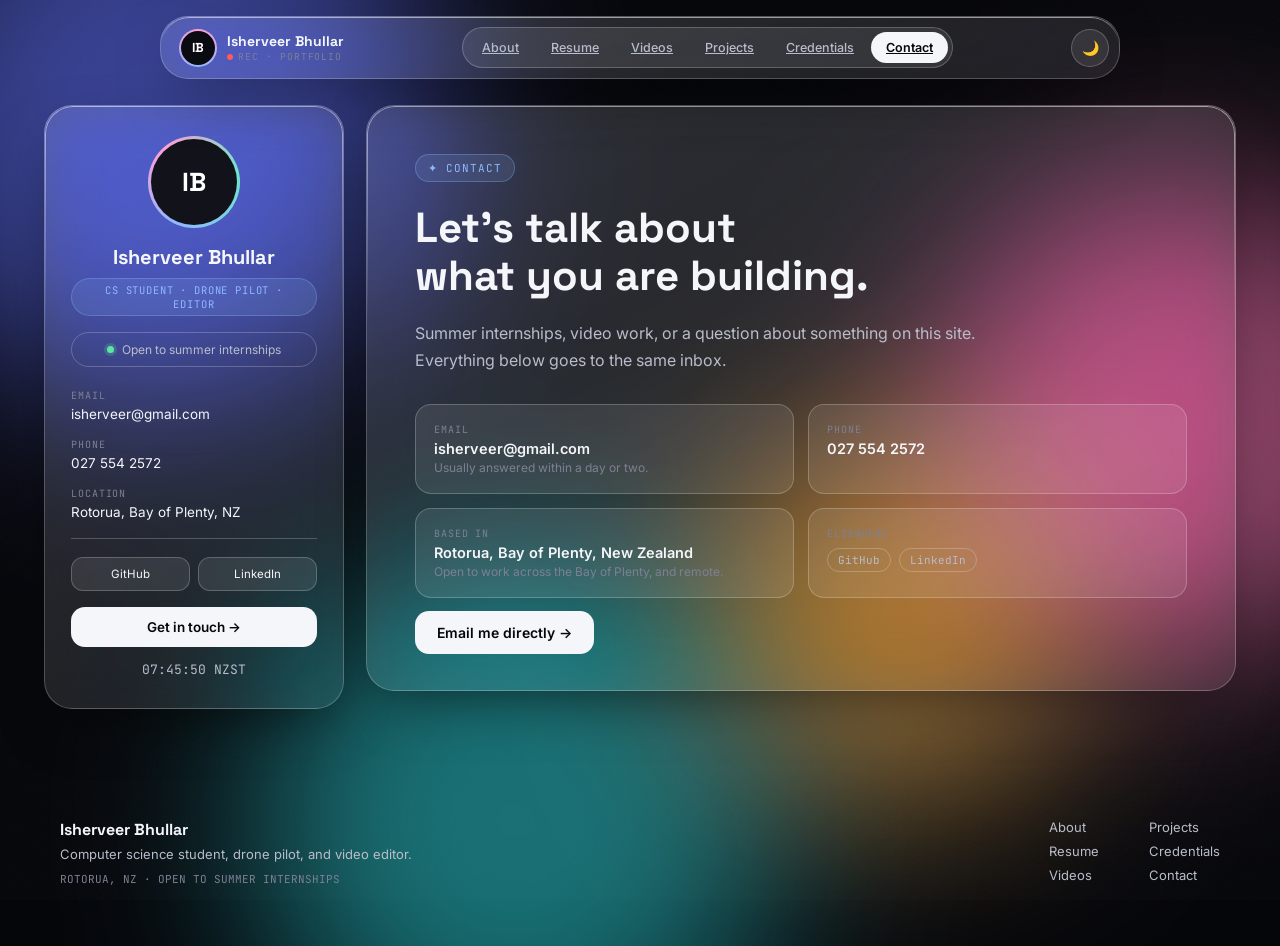
==== contact.html @ f983dab1 "Initial commit: portfolio site" ====
<!DOCTYPE html>
<html lang="en">
<head>
<meta charset="UTF-8">
<meta name="viewport" content="width=device-width, initial-scale=1.0">
<title>Isherveer Bhullar — Contact</title>
<link rel="preconnect" href="https://fonts.googleapis.com">
<link rel="preconnect" href="https://fonts.gstatic.com" crossorigin>
<link href="https://fonts.googleapis.com/css2?family=Space+Grotesk:wght@500;600;700&family=Inter:wght@400;500;600&family=JetBrains+Mono:wght@400;500&display=swap" rel="stylesheet">
<link rel="stylesheet" href="style.css">
<script>try{if(localStorage.getItem('theme')==='light')document.documentElement.classList.add('light');}catch(e){}</script>
</head>
<body>

<div class="blob blob1"></div>
<div class="blob blob2"></div>
<div class="blob blob3"></div>
<div class="blob blob4"></div>
<div class="grain"></div>

<div class="topbar glass">
  <div class="brand">
    <div class="ring"><b>IB</b></div>
    <div>
      <div class="name">Isherveer Bhullar</div>
      <div class="rec"><span class="dot"></span>REC · PORTFOLIO</div>
    </div>
  </div>
  <div class="nav-pill" id="tabs">
    <a class="nav-btn" href="index.html">About</a>
    <a class="nav-btn" href="resume.html">Resume</a>
    <a class="nav-btn" href="videos.html">Videos</a>
    <a class="nav-btn" href="projects.html">Projects</a>
    <a class="nav-btn" href="credentials.html">Credentials</a>
    <a class="nav-btn active" href="contact.html">Contact</a>
  </div>
  <button class="icon-btn" id="themeToggle" onclick="toggleTheme()">🌙</button>
</div>

<div class="layout">
  <!-- SIDEBAR -->
  <aside class="sidebar glass">
    <div class="avatar-wrap"><div class="avatar"><img src="profile.jpg" alt="Isherveer Bhullar" onerror="this.style.display='none'; this.nextElementSibling.style.display='flex';"><b style="display:none;">IB</b></div></div>
    <h1>Isherveer Bhullar</h1>
    <span class="role-chip">CS STUDENT · DRONE PILOT · EDITOR</span>
    <div class="status"><span class="dot"></span> Open to summer internships</div>

    <div class="info"><div class="info-label">Email</div><div class="info-value">isherveer@gmail.com</div></div>
    <div class="info"><div class="info-label">Phone</div><div class="info-value">027 554 2572</div></div>
    <div class="info"><div class="info-label">Location</div><div class="info-value">Rotorua, Bay of Plenty, NZ</div></div>

    <hr class="sep">
    <div class="socials">
      <a class="social-btn" href="https://github.com/codemastervy" target="_blank" rel="noopener">GitHub</a>
      <a class="social-btn" href="https://www.linkedin.com/in/isherveer-bhullar-572016202/" target="_blank" rel="noopener">LinkedIn</a>
    </div>
    <a class="cta" href="mailto:isherveer@gmail.com">Get in touch →</a>
    <div class="clock" id="clock">--:--:--</div>
  </aside>

  <!-- MAIN -->
  <main>

    <section class="panel active" id="contact">
      <div class="card glass">
        <span class="eyebrow">✦ CONTACT</span>
        <h2 class="headline">Let's talk about<br>what you are building.</h2>
        <p class="lede">Summer internships, video work, or a question about something on this site. Everything below goes to the same inbox.</p>

        <div class="contact-cards">
          <div class="contact-card"><div class="info-label">Email</div><div class="main">isherveer@gmail.com</div><div class="sub">Usually answered within a day or two.</div></div>
          <div class="contact-card"><div class="info-label">Phone</div><div class="main">027 554 2572</div></div>
          <div class="contact-card"><div class="info-label">Based in</div><div class="main">Rotorua, Bay of Plenty, New Zealand</div><div class="sub">Open to work across the Bay of Plenty, and remote.</div></div>
          <div class="contact-card"><div class="info-label">Elsewhere</div><div class="chip-row" style="margin-top:8px;"><a class="chip" style="text-decoration:none;" href="https://github.com/codemastervy" target="_blank" rel="noopener">GitHub</a><a class="chip" style="text-decoration:none;" href="https://www.linkedin.com/in/isherveer-bhullar-572016202/" target="_blank" rel="noopener">LinkedIn</a></div></div>
        </div>
        <div style="margin-top:24px;"><a class="btn-p" href="mailto:isherveer@gmail.com">Email me directly →</a></div>
      </div>
    </section>

  </main>
</div>

<footer>
  <div>
    <div class="fname">Isherveer Bhullar</div>
    <div>Computer science student, drone pilot, and video editor.</div>
    <div class="fnote">ROTORUA, NZ · OPEN TO SUMMER INTERNSHIPS</div>
  </div>
  <div style="display:flex; gap:50px; flex-wrap:wrap;">
    <div style="display:flex; flex-direction:column; gap:8px;">
      <a href="index.html">About</a>
      <a href="resume.html">Resume</a>
      <a href="videos.html">Videos</a>
    </div>
    <div style="display:flex; flex-direction:column; gap:8px;">
      <a href="projects.html">Projects</a>
      <a href="credentials.html">Credentials</a>
      <a href="contact.html">Contact</a>
    </div>
  </div>
</footer>

<script src="script.js"></script>
</body>
</html>
---- style.css ----
:root{
    --ink:#f5f6fa;
    --ink-dim:#b9bcca;
    --ink-faint:#7d8094;
    --accent:#8fb8ff;
    --accent2:#ff9ed4;
    --glass-fill:rgba(255,255,255,0.09);
    --glass-fill-strong:rgba(255,255,255,0.16);
    --glass-border:rgba(255,255,255,0.22);
    --shadow:0 20px 60px -20px rgba(0,0,0,0.6);
    --green:#5be6a3;
  }
  html.light{
    --ink:#12131a;
    --ink-dim:#3f4152;
    --ink-faint:#6b6d80;
    --glass-fill:rgba(255,255,255,0.42);
    --glass-fill-strong:rgba(255,255,255,0.62);
    --glass-border:rgba(255,255,255,0.7);
    --shadow:0 20px 60px -20px rgba(30,30,60,0.25);
  }
  *{box-sizing:border-box; margin:0; padding:0;}
  html,body{height:100%;}
  body{
    font-family:'Inter',sans-serif; color:var(--ink);
    background:#05060a; overflow-x:hidden; position:relative; min-height:100vh;
  }
  html.light body{background:#dbe4f5;}
  .display{font-family:'Space Grotesk',sans-serif;}
  .mono{font-family:'JetBrains Mono',monospace;}

  /* animated gradient backdrop */
  .blob{position:fixed; border-radius:50%; filter:blur(90px); z-index:0; opacity:.55; mix-blend-mode:screen;}
  html.light .blob{opacity:.35; mix-blend-mode:normal;}
  .blob1{width:560px; height:560px; background:#5b6bff; top:-160px; left:-120px; animation:float1 22s ease-in-out infinite;}
  .blob2{width:480px; height:480px; background:#ff6fb0; top:20%; right:-140px; animation:float2 26s ease-in-out infinite;}
  .blob3{width:520px; height:520px; background:#20c4c8; bottom:-180px; left:20%; animation:float3 30s ease-in-out infinite;}
  .blob4{width:380px; height:380px; background:#ffb648; bottom:10%; right:15%; animation:float1 18s ease-in-out infinite reverse;}
  @keyframes float1{0%,100%{transform:translate(0,0) scale(1);} 50%{transform:translate(60px,40px) scale(1.08);}}
  @keyframes float2{0%,100%{transform:translate(0,0) scale(1);} 50%{transform:translate(-50px,60px) scale(0.95);}}
  @keyframes float3{0%,100%{transform:translate(0,0) scale(1);} 50%{transform:translate(40px,-50px) scale(1.05);}}

  .grain{position:fixed; inset:0; z-index:1; pointer-events:none; opacity:.035;
    background-image:url("data:image/svg+xml,%3Csvg xmlns='http://www.w3.org/2000/svg' width='120' height='120'%3E%3Cfilter id='n'%3E%3CfeTurbulence type='fractalNoise' baseFrequency='0.9' numOctaves='2' stitchTiles='stitch'/%3E%3C/filter%3E%3Crect width='100%25' height='100%25' filter='url(%23n)'/%3E%3C/svg%3E");}

  /* glass base */
  .glass{
    position:relative; background:linear-gradient(150deg, var(--glass-fill-strong), var(--glass-fill));
    backdrop-filter:blur(26px) saturate(160%); -webkit-backdrop-filter:blur(26px) saturate(160%);
    border:1px solid var(--glass-border); border-radius:28px; box-shadow:var(--shadow);
  }
  .glass::before{
    content:""; position:absolute; inset:0; border-radius:inherit; pointer-events:none;
    background:linear-gradient(180deg, rgba(255,255,255,0.55), rgba(255,255,255,0) 38%);
    -webkit-mask:linear-gradient(#000,#000) content-box, linear-gradient(#000,#000);
    padding:1px; -webkit-mask-composite:xor; mask-composite:exclude;
  }

  /* topbar */
  .topbar{
    position:sticky; top:16px; z-index:50; margin:16px auto 0; max-width:960px;
    display:flex; align-items:center; justify-content:space-between; gap:14px;
    padding:10px 10px 10px 18px; flex-wrap:wrap;
  }
  .brand{display:flex; align-items:center; gap:10px;}
  .brand .ring{
    width:38px; height:38px; border-radius:50%; display:flex; align-items:center; justify-content:center;
    background:conic-gradient(from 180deg, var(--accent), var(--accent2), var(--accent));
    padding:2px;
  }
  .brand .ring b{width:100%; height:100%; border-radius:50%; background:#0a0b10; color:#fff; display:flex; align-items:center; justify-content:center; font-family:'Space Grotesk',sans-serif; font-size:13px; font-weight:700;}
  .brand .name{font-family:'Space Grotesk',sans-serif; font-weight:700; font-size:14px;}
  .rec{display:flex; align-items:center; gap:5px; font-family:'JetBrains Mono',monospace; font-size:9.5px; letter-spacing:.1em; color:var(--ink-faint);}
  .rec .dot{width:6px; height:6px; border-radius:50%; background:#ff5a5a; animation:pulse 1.6s ease-in-out infinite;}
  @keyframes pulse{0%,100%{opacity:1;} 50%{opacity:.25;}}

  .nav-pill{display:flex; gap:2px; background:var(--glass-fill); border:1px solid var(--glass-border); border-radius:999px; padding:4px;}
  .nav-btn{border:none; background:transparent; color:var(--ink-dim); padding:8px 15px; border-radius:999px; font-size:12.5px; font-weight:500; cursor:pointer; font-family:'Inter',sans-serif; white-space:nowrap;}
  .nav-btn.active{background:var(--ink); color:#05060a; font-weight:600;}
  html.light .nav-btn.active{background:#12131a; color:#fff;}
  .nav-btn:not(.active):hover{color:var(--ink);}

  .icon-btn{width:38px; height:38px; border-radius:50%; border:1px solid var(--glass-border); background:var(--glass-fill); color:var(--ink); display:flex; align-items:center; justify-content:center; cursor:pointer; font-size:14px;}

  /* layout */
  .layout{position:relative; z-index:5; display:grid; grid-template-columns:300px 1fr; gap:22px; max-width:1240px; margin:0 auto; padding:26px 24px 80px; align-items:start;}
  @media (max-width:900px){ .layout{grid-template-columns:1fr;} }

  .sidebar{position:sticky; top:96px; padding:30px 26px;}
  .avatar-wrap{display:flex; justify-content:center; margin-bottom:16px;}
  .avatar{
    width:92px; height:92px; border-radius:50%; padding:3px;
    background:conic-gradient(from 200deg, var(--accent), var(--accent2), #6ee7c8, var(--accent));
  }
  .avatar b{width:100%; height:100%; border-radius:50%; background:#11121a; display:flex; align-items:center; justify-content:center; font-family:'Space Grotesk',sans-serif; font-weight:700; font-size:26px; color:#fff;}
  .avatar img{width:100%; height:100%; border-radius:50%; object-fit:cover; display:block;}
  .sidebar h1{text-align:center; font-family:'Space Grotesk',sans-serif; font-size:20px; font-weight:700;}
  .role-chip{display:block; text-align:center; width:fit-content; margin:8px auto 16px; font-family:'JetBrains Mono',monospace; font-size:10.5px; letter-spacing:.08em; color:var(--accent); background:rgba(143,184,255,0.14); border:1px solid rgba(143,184,255,0.3); padding:4px 10px; border-radius:999px;}
  .status{display:flex; align-items:center; justify-content:center; gap:8px; font-size:12px; color:var(--ink-dim); border:1px solid var(--glass-border); border-radius:999px; padding:9px; margin-bottom:22px;}
  .status .dot{width:7px;height:7px;border-radius:50%; background:var(--green); box-shadow:0 0 0 3px rgba(91,230,163,0.2);}

  .info{margin-bottom:16px;}
  .info-label{font-family:'JetBrains Mono',monospace; font-size:10px; letter-spacing:.09em; text-transform:uppercase; color:var(--ink-faint); margin-bottom:4px;}
  .info-value{font-size:13.5px;}
  hr.sep{border:none; border-top:1px solid var(--glass-border); margin:18px 0;}

  .socials{display:flex; gap:8px; margin-bottom:16px;}
  .social-btn{flex:1; text-align:center; padding:9px 0; border-radius:12px; border:1px solid var(--glass-border); background:var(--glass-fill); color:var(--ink); font-size:11.5px; text-decoration:none;}
  .social-btn:hover{background:var(--glass-fill-strong);}
  .cta{display:block; text-align:center; padding:12px; border-radius:14px; background:var(--ink); color:#05060a; font-weight:600; font-size:13.5px; text-decoration:none;}
  html.light .cta{background:#12131a; color:#fff;}
  .clock{text-align:center; font-family:'JetBrains Mono',monospace; font-size:13px; color:var(--ink-dim); margin-top:14px;}

  /* main */
  .panel{display:none;}
  .panel.active{display:block; animation:rise .35s ease;}
  @keyframes rise{from{opacity:0; transform:translateY(10px);} to{opacity:1; transform:translateY(0);}}
  .card{padding:48px;}
  @media (max-width:600px){ .card{padding:26px;} }
  .eyebrow{display:inline-flex; align-items:center; gap:7px; font-family:'JetBrains Mono',monospace; font-size:11px; letter-spacing:.09em; color:var(--accent); background:rgba(143,184,255,0.13); border:1px solid rgba(143,184,255,0.3); padding:6px 12px; border-radius:999px; margin-bottom:22px;}
  h2.headline{font-family:'Space Grotesk',sans-serif; font-size:42px; line-height:1.14; font-weight:700; margin-bottom:20px;}
  @media (max-width:600px){ h2.headline{font-size:29px;} }
  .lede{font-size:16px; line-height:1.7; color:var(--ink-dim); max-width:620px; margin-bottom:30px;}
  .btn-row{display:flex; gap:12px; flex-wrap:wrap; margin-bottom:40px;}
  .btn-p{background:var(--ink); color:#05060a; padding:13px 22px; border-radius:14px; font-weight:600; font-size:14px; text-decoration:none;}
  html.light .btn-p{background:#12131a; color:#fff;}
  .btn-s{border:1px solid var(--glass-border); background:var(--glass-fill); color:var(--ink); padding:13px 22px; border-radius:14px; font-weight:600; font-size:14px; text-decoration:none;}

  .stat-grid{display:grid; grid-template-columns:repeat(4,1fr); gap:14px; margin-bottom:10px;}
  @media (max-width:800px){ .stat-grid{grid-template-columns:repeat(2,1fr);} }
  .stat{padding:20px; border-radius:20px;}
  .stat .num{font-family:'Space Grotesk',sans-serif; font-size:26px; font-weight:700; background:linear-gradient(120deg,var(--accent),var(--accent2)); -webkit-background-clip:text; background-clip:text; color:transparent;}
  .stat .label{font-family:'JetBrains Mono',monospace; font-size:10px; letter-spacing:.06em; text-transform:uppercase; color:var(--ink-faint); margin:7px 0 8px;}
  .stat .desc{font-size:12.5px; color:var(--ink-dim); line-height:1.5;}

  .section-tag{display:flex; align-items:center; gap:10px; font-family:'JetBrains Mono',monospace; font-size:11px; letter-spacing:.08em; text-transform:uppercase; color:var(--ink-faint); margin:56px 0 14px;}
  .section-tag .rule{width:26px; height:1px; background:var(--ink-faint);}
  h3.sub{font-family:'Space Grotesk',sans-serif; font-size:25px; font-weight:700; margin-bottom:18px;}
  .two-col{display:grid; grid-template-columns:1fr 1fr; gap:28px;}
  @media (max-width:700px){ .two-col{grid-template-columns:1fr;} }
  .two-col p{font-size:14.5px; line-height:1.75; color:var(--ink-dim); border-left:2px solid var(--accent); padding-left:16px;}

  /* timeline */
  .t-item{border-bottom:1px solid var(--glass-border); padding:18px 0;}
  .t-item:last-child{border-bottom:none;}
  .t-top{display:flex; justify-content:space-between; gap:12px; flex-wrap:wrap; margin-bottom:6px;}
  .t-role{font-weight:600; font-size:15.5px;}
  .t-org{color:var(--ink-dim); font-size:13px; margin-top:2px;}
  .t-date{font-family:'JetBrains Mono',monospace; font-size:11px; color:var(--accent); background:rgba(143,184,255,0.13); padding:4px 10px; border-radius:999px; white-space:nowrap; height:fit-content;}
  .t-desc{font-size:13.5px; color:var(--ink-dim); line-height:1.6; margin-top:4px;}
  .chip-row{display:flex; gap:8px; flex-wrap:wrap; margin-top:10px;}
  .chip{font-family:'JetBrains Mono',monospace; font-size:11px; padding:4px 10px; border-radius:999px; border:1px solid var(--glass-border); color:var(--ink-dim);}

  .check-list{display:flex; flex-direction:column; gap:14px;}
  .check-item{display:flex; justify-content:space-between; gap:14px; padding-bottom:14px; border-bottom:1px solid var(--glass-border);}
  .check-item:last-child{border:none; padding-bottom:0;}
  .check-left{display:flex; gap:10px;}
  .check-mark{color:var(--green); font-size:15px;}
  .check-title{font-weight:600; font-size:14.5px;}
  .check-sub{font-size:12.5px; color:var(--ink-dim); margin-top:2px;}
  .check-years{font-family:'JetBrains Mono',monospace; font-size:12px; color:var(--ink-faint); white-space:nowrap;}

  .tag-cloud{display:flex; flex-wrap:wrap; gap:10px;}
  .tag-cloud span{font-family:'JetBrains Mono',monospace; font-size:12.5px; padding:8px 14px; border-radius:12px; background:var(--glass-fill); border:1px solid var(--glass-border); color:var(--ink-dim);}

  .lang-row{margin-bottom:16px;}
  .lang-top{display:flex; justify-content:space-between; font-size:13.5px; margin-bottom:6px;}
  .bar-track{height:5px; border-radius:99px; background:var(--glass-fill);}
  .bar-fill{height:100%; background:linear-gradient(90deg,var(--accent),var(--accent2)); border-radius:99px;}

  .grid-2{display:grid; grid-template-columns:1fr 1fr; gap:20px;}
  @media (max-width:700px){ .grid-2{grid-template-columns:1fr;} }
  .box{background:var(--glass-fill); border:1px solid var(--glass-border); border-radius:18px; padding:24px;}
  .box h4{font-size:16px; font-weight:700; margin-bottom:14px;}

  /* video showcase */
  .video-grid{display:grid; grid-template-columns:repeat(2,1fr); gap:18px;}
  @media (max-width:700px){ .video-grid{grid-template-columns:1fr;} }
  .v-card{border-radius:18px; overflow:hidden; border:1px solid var(--glass-border); background:var(--glass-fill);}
  .v-embed{position:relative; width:100%; aspect-ratio:16/9; background:#000;}
  .v-embed iframe{position:absolute; inset:0; width:100%; height:100%; border:0;}
  .v-body{padding:14px 16px 16px;}
  .v-title{font-weight:600; font-size:13.5px; margin-bottom:4px;}
  .v-tool{font-family:'JetBrains Mono',monospace; font-size:10.5px; color:var(--ink-faint);}

  /* projects */
  .filter-row{display:flex; gap:8px; flex-wrap:wrap; margin-bottom:30px;}
  .filter-btn{border:1px solid var(--glass-border); background:var(--glass-fill); color:var(--ink-dim); padding:7px 14px; border-radius:999px; font-size:12.5px; cursor:pointer; font-family:'Inter',sans-serif;}
  .filter-btn.active{background:var(--ink); color:#05060a; font-weight:600;}
  html.light .filter-btn.active{background:#12131a; color:#fff;}
  .project-grid{display:grid; grid-template-columns:1fr 1fr; gap:20px;}
  @media (max-width:700px){ .project-grid{grid-template-columns:1fr;} }
  .project-card{background:var(--glass-fill); border:1px solid var(--glass-border); border-radius:18px; padding:24px;}
  .project-thumb{height:100px; border-radius:12px; margin-bottom:18px; background:linear-gradient(135deg, rgba(143,184,255,0.4), rgba(255,158,212,0.3)); border:1px solid var(--glass-border);}
  .badge-row{display:flex; gap:8px; margin-bottom:14px;}
  .badge{font-family:'JetBrains Mono',monospace; font-size:10px; letter-spacing:.05em; text-transform:uppercase; padding:4px 9px; border-radius:999px;}
  .b-active{background:rgba(91,230,163,0.15); color:var(--green); border:1px solid rgba(91,230,163,0.3);}
  .b-cat{background:rgba(143,184,255,0.15); color:var(--accent); border:1px solid rgba(143,184,255,0.3);}
  .b-pending{background:var(--glass-fill); color:var(--ink-faint); border:1px solid var(--glass-border);}
  .project-card h4{font-size:16.5px; font-weight:700; margin-bottom:4px;}
  .project-date{font-family:'JetBrains Mono',monospace; font-size:11px; color:var(--ink-faint); margin-bottom:12px;}
  .project-card p{font-size:13.5px; color:var(--ink-dim); line-height:1.6; margin-bottom:14px;}
  .repo-link{font-family:'JetBrains Mono',monospace; font-size:12px; color:var(--accent); text-decoration:none;}
  .repo-link:hover{text-decoration:underline;}

  /* credentials */
  .cred-item{display:flex; justify-content:space-between; gap:14px; padding:18px 0; border-bottom:1px solid var(--glass-border);}
  .cred-item:last-child{border:none;}
  .cred-title{font-weight:600; font-size:15px;}
  .cred-org{font-size:12.5px; color:var(--ink-dim); margin-top:2px;}
  .cred-date{font-family:'JetBrains Mono',monospace; font-size:11px; color:var(--ink-faint); white-space:nowrap;}

  /* contact */
  .contact-cards{display:grid; grid-template-columns:1fr 1fr; gap:14px;}
  @media (max-width:600px){ .contact-cards{grid-template-columns:1fr;} }
  .contact-card{background:var(--glass-fill); border:1px solid var(--glass-border); border-radius:16px; padding:18px;}
  .contact-card .main{font-weight:600; font-size:14.5px;}
  .contact-card .sub{font-size:12px; color:var(--ink-faint); margin-top:3px;}

  footer{position:relative; z-index:5; max-width:1240px; margin:0 auto; padding:30px 40px 60px; display:flex; justify-content:space-between; flex-wrap:wrap; gap:20px; color:var(--ink-dim); font-size:13px;}
  footer .fname{color:var(--ink); font-weight:700; font-size:16px; margin-bottom:6px; font-family:'Space Grotesk',sans-serif;}
  footer .fnote{font-family:'JetBrains Mono',monospace; font-size:11px; color:var(--ink-faint); margin-top:10px;}
  footer a{color:var(--ink-dim); text-decoration:none;}
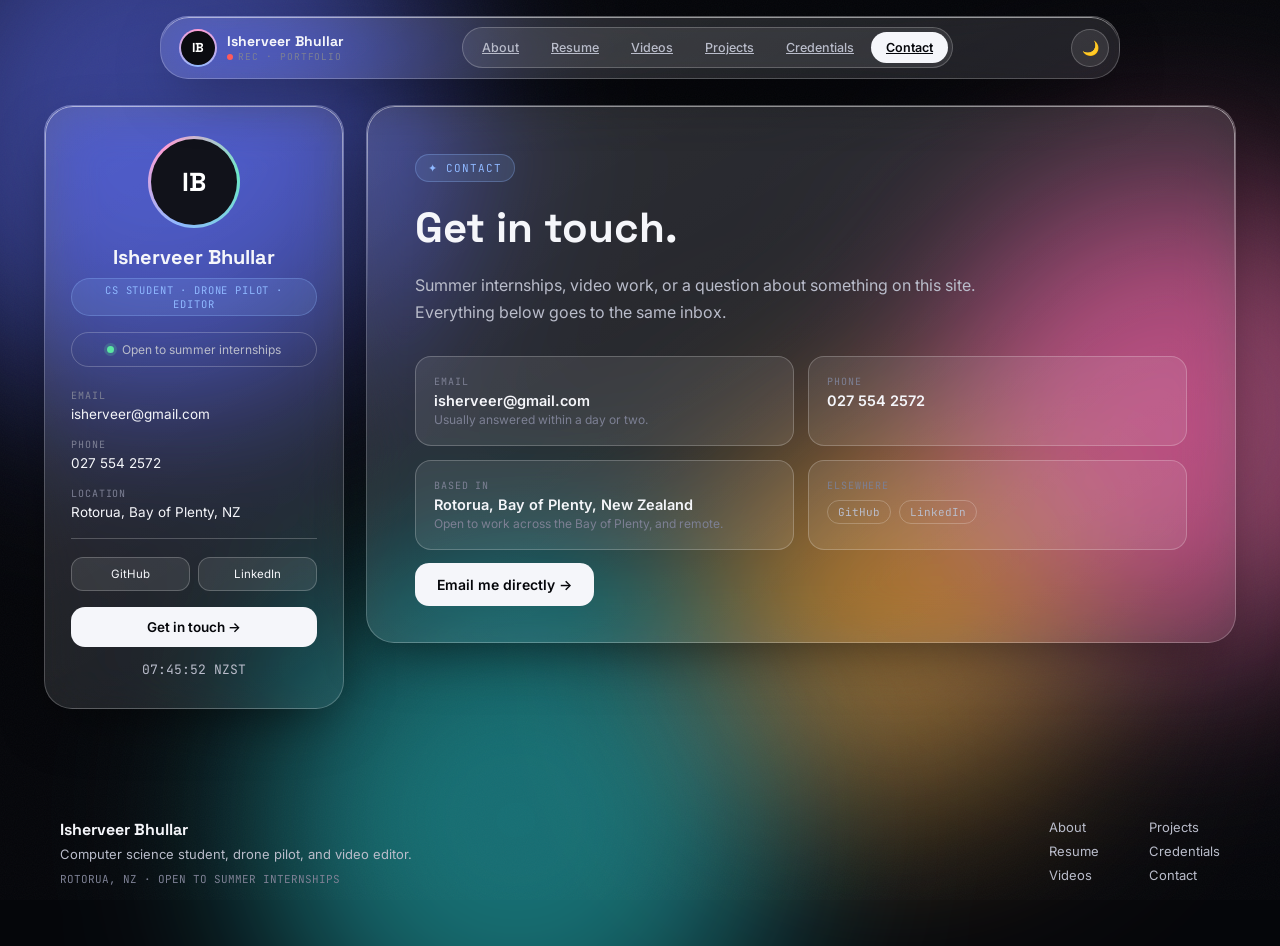
==== commit 6d726257: "Restore project cards, drop card badges, rewrite copy without dashes" ====
--- a/contact.html
+++ b/contact.html
@@ -3,7 +3,7 @@
 <head>
 <meta charset="UTF-8">
 <meta name="viewport" content="width=device-width, initial-scale=1.0">
-<title>Isherveer Bhullar — Contact</title>
+<title>Isherveer Bhullar | Contact</title>
 <link rel="preconnect" href="https://fonts.googleapis.com">
 <link rel="preconnect" href="https://fonts.gstatic.com" crossorigin>
 <link href="https://fonts.googleapis.com/css2?family=Space+Grotesk:wght@500;600;700&family=Inter:wght@400;500;600&family=JetBrains+Mono:wght@400;500&display=swap" rel="stylesheet">
@@ -64,7 +64,7 @@
     <section class="panel active" id="contact">
       <div class="card glass">
         <span class="eyebrow">✦ CONTACT</span>
-        <h2 class="headline">Let's talk about<br>what you are building.</h2>
+        <h2 class="headline">Get in touch.</h2>
         <p class="lede">Summer internships, video work, or a question about something on this site. Everything below goes to the same inbox.</p>
 
         <div class="contact-cards">
--- a/style.css
+++ b/style.css
@@ -192,11 +192,6 @@
   @media (max-width:700px){ .project-grid{grid-template-columns:1fr;} }
   .project-card{background:var(--glass-fill); border:1px solid var(--glass-border); border-radius:18px; padding:24px;}
   .project-thumb{height:100px; border-radius:12px; margin-bottom:18px; background:linear-gradient(135deg, rgba(143,184,255,0.4), rgba(255,158,212,0.3)); border:1px solid var(--glass-border);}
-  .badge-row{display:flex; gap:8px; margin-bottom:14px;}
-  .badge{font-family:'JetBrains Mono',monospace; font-size:10px; letter-spacing:.05em; text-transform:uppercase; padding:4px 9px; border-radius:999px;}
-  .b-active{background:rgba(91,230,163,0.15); color:var(--green); border:1px solid rgba(91,230,163,0.3);}
-  .b-cat{background:rgba(143,184,255,0.15); color:var(--accent); border:1px solid rgba(143,184,255,0.3);}
-  .b-pending{background:var(--glass-fill); color:var(--ink-faint); border:1px solid var(--glass-border);}
   .project-card h4{font-size:16.5px; font-weight:700; margin-bottom:4px;}
   .project-date{font-family:'JetBrains Mono',monospace; font-size:11px; color:var(--ink-faint); margin-bottom:12px;}
   .project-card p{font-size:13.5px; color:var(--ink-dim); line-height:1.6; margin-bottom:14px;}
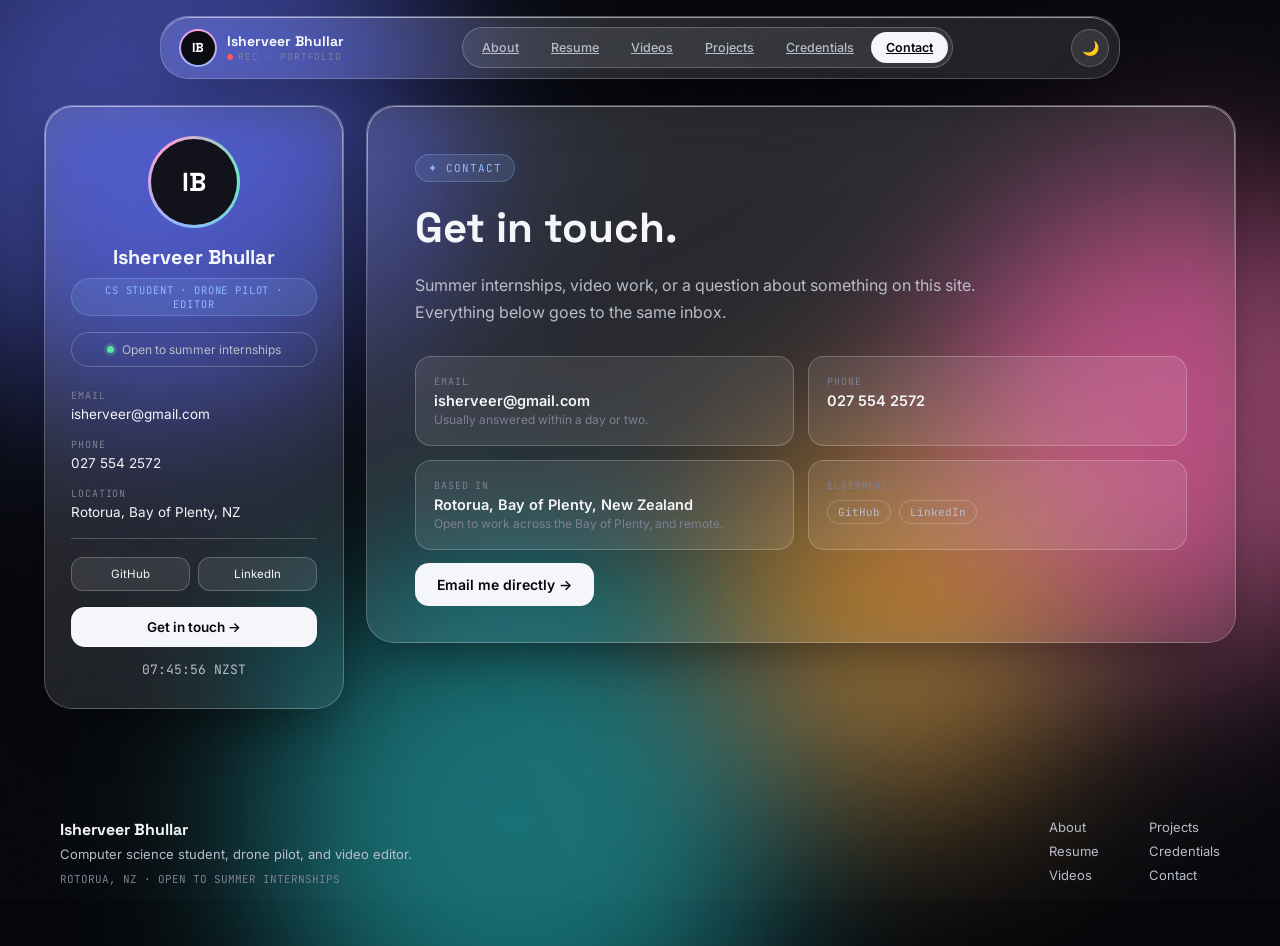
==== commit 49cc1ed7: "Add min-width:0 to nav-pill (fixes flex overflow) and cache-bust CSS/JS" ====
--- a/contact.html
+++ b/contact.html
@@ -7,7 +7,7 @@
 <link rel="preconnect" href="https://fonts.googleapis.com">
 <link rel="preconnect" href="https://fonts.gstatic.com" crossorigin>
 <link href="https://fonts.googleapis.com/css2?family=Space+Grotesk:wght@500;600;700&family=Inter:wght@400;500;600&family=JetBrains+Mono:wght@400;500&display=swap" rel="stylesheet">
-<link rel="stylesheet" href="style.css">
+<link rel="stylesheet" href="style.css?v=2">
 <script>try{if(localStorage.getItem('theme')==='light')document.documentElement.classList.add('light');}catch(e){}</script>
 </head>
 <body>
@@ -100,6 +100,6 @@
   </div>
 </footer>
 
-<script src="script.js"></script>
+<script src="script.js?v=2"></script>
 </body>
 </html>
--- a/style.css
+++ b/style.css
@@ -74,17 +74,25 @@
   .rec .dot{width:6px; height:6px; border-radius:50%; background:#ff5a5a; animation:pulse 1.6s ease-in-out infinite;}
   @keyframes pulse{0%,100%{opacity:1;} 50%{opacity:.25;}}
 
-  .nav-pill{display:flex; gap:2px; background:var(--glass-fill); border:1px solid var(--glass-border); border-radius:999px; padding:4px;}
-  .nav-btn{border:none; background:transparent; color:var(--ink-dim); padding:8px 15px; border-radius:999px; font-size:12.5px; font-weight:500; cursor:pointer; font-family:'Inter',sans-serif; white-space:nowrap;}
+  .nav-pill{display:flex; gap:2px; background:var(--glass-fill); border:1px solid var(--glass-border); border-radius:999px; padding:4px; min-width:0; max-width:100%; overflow-x:auto; -webkit-overflow-scrolling:touch; scrollbar-width:none;}
+  .nav-pill::-webkit-scrollbar{display:none;}
+  .nav-btn{border:none; background:transparent; color:var(--ink-dim); padding:8px 15px; border-radius:999px; font-size:12.5px; font-weight:500; cursor:pointer; font-family:'Inter',sans-serif; white-space:nowrap; flex:0 0 auto;}
   .nav-btn.active{background:var(--ink); color:#05060a; font-weight:600;}
   html.light .nav-btn.active{background:#12131a; color:#fff;}
   .nav-btn:not(.active):hover{color:var(--ink);}
 
-  .icon-btn{width:38px; height:38px; border-radius:50%; border:1px solid var(--glass-border); background:var(--glass-fill); color:var(--ink); display:flex; align-items:center; justify-content:center; cursor:pointer; font-size:14px;}
+  .icon-btn{width:38px; height:38px; border-radius:50%; border:1px solid var(--glass-border); background:var(--glass-fill); color:var(--ink); display:flex; align-items:center; justify-content:center; cursor:pointer; font-size:14px; flex:0 0 auto;}
+
+  @media (max-width:640px){
+    .topbar{padding:8px 8px 8px 14px; gap:8px; margin:12px 10px 0; max-width:calc(100% - 20px);}
+    .rec{display:none;}
+    .nav-btn{padding:7px 11px; font-size:11.5px;}
+    .brand .name{font-size:13px;}
+  }
 
   /* layout */
   .layout{position:relative; z-index:5; display:grid; grid-template-columns:300px 1fr; gap:22px; max-width:1240px; margin:0 auto; padding:26px 24px 80px; align-items:start;}
-  @media (max-width:900px){ .layout{grid-template-columns:1fr;} }
+  @media (max-width:900px){ .layout{grid-template-columns:1fr; padding:20px 16px 60px;} }
 
   .sidebar{position:sticky; top:96px; padding:30px 26px;}
   .avatar-wrap{display:flex; justify-content:center; margin-bottom:16px;}
@@ -128,6 +136,7 @@
 
   .stat-grid{display:grid; grid-template-columns:repeat(4,1fr); gap:14px; margin-bottom:10px;}
   @media (max-width:800px){ .stat-grid{grid-template-columns:repeat(2,1fr);} }
+  @media (max-width:460px){ .stat-grid{grid-template-columns:1fr;} }
   .stat{padding:20px; border-radius:20px;}
   .stat .num{font-family:'Space Grotesk',sans-serif; font-size:26px; font-weight:700; background:linear-gradient(120deg,var(--accent),var(--accent2)); -webkit-background-clip:text; background-clip:text; color:transparent;}
   .stat .label{font-family:'JetBrains Mono',monospace; font-size:10px; letter-spacing:.06em; text-transform:uppercase; color:var(--ink-faint); margin:7px 0 8px;}
@@ -152,7 +161,7 @@
   .chip{font-family:'JetBrains Mono',monospace; font-size:11px; padding:4px 10px; border-radius:999px; border:1px solid var(--glass-border); color:var(--ink-dim);}
 
   .check-list{display:flex; flex-direction:column; gap:14px;}
-  .check-item{display:flex; justify-content:space-between; gap:14px; padding-bottom:14px; border-bottom:1px solid var(--glass-border);}
+  .check-item{display:flex; justify-content:space-between; flex-wrap:wrap; gap:6px 14px; padding-bottom:14px; border-bottom:1px solid var(--glass-border);}
   .check-item:last-child{border:none; padding-bottom:0;}
   .check-left{display:flex; gap:10px;}
   .check-mark{color:var(--green); font-size:15px;}
@@ -199,7 +208,7 @@
   .repo-link:hover{text-decoration:underline;}
 
   /* credentials */
-  .cred-item{display:flex; justify-content:space-between; gap:14px; padding:18px 0; border-bottom:1px solid var(--glass-border);}
+  .cred-item{display:flex; justify-content:space-between; flex-wrap:wrap; gap:8px 14px; padding:18px 0; border-bottom:1px solid var(--glass-border);}
   .cred-item:last-child{border:none;}
   .cred-title{font-weight:600; font-size:15px;}
   .cred-org{font-size:12.5px; color:var(--ink-dim); margin-top:2px;}
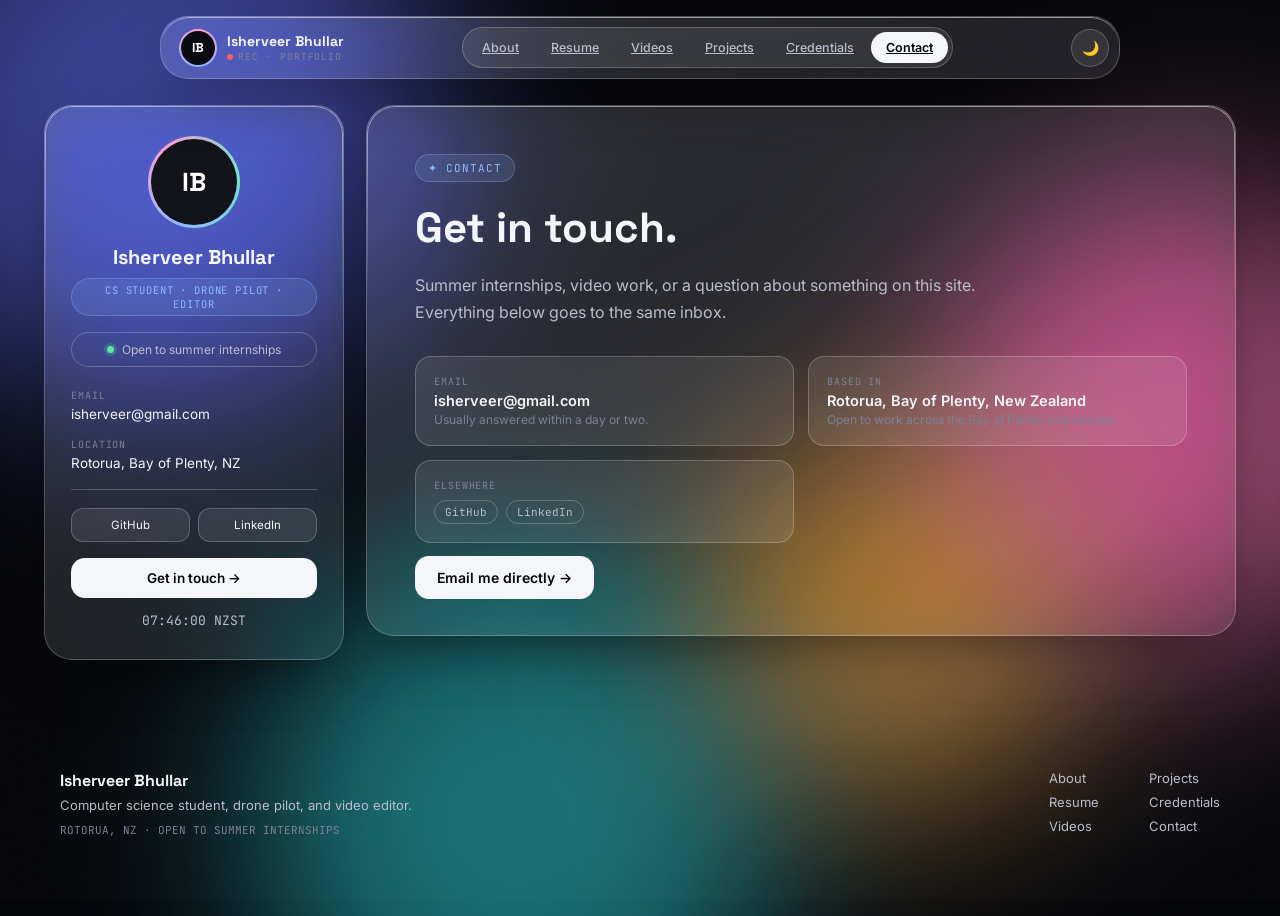
==== commit 3d7f5b74: "Remove phone number from sidebar and contact page" ====
--- a/contact.html
+++ b/contact.html
@@ -46,7 +46,6 @@
     <div class="status"><span class="dot"></span> Open to summer internships</div>
 
     <div class="info"><div class="info-label">Email</div><div class="info-value">isherveer@gmail.com</div></div>
-    <div class="info"><div class="info-label">Phone</div><div class="info-value">027 554 2572</div></div>
     <div class="info"><div class="info-label">Location</div><div class="info-value">Rotorua, Bay of Plenty, NZ</div></div>
 
     <hr class="sep">
@@ -69,7 +68,6 @@
 
         <div class="contact-cards">
           <div class="contact-card"><div class="info-label">Email</div><div class="main">isherveer@gmail.com</div><div class="sub">Usually answered within a day or two.</div></div>
-          <div class="contact-card"><div class="info-label">Phone</div><div class="main">027 554 2572</div></div>
           <div class="contact-card"><div class="info-label">Based in</div><div class="main">Rotorua, Bay of Plenty, New Zealand</div><div class="sub">Open to work across the Bay of Plenty, and remote.</div></div>
           <div class="contact-card"><div class="info-label">Elsewhere</div><div class="chip-row" style="margin-top:8px;"><a class="chip" style="text-decoration:none;" href="https://github.com/codemastervy" target="_blank" rel="noopener">GitHub</a><a class="chip" style="text-decoration:none;" href="https://www.linkedin.com/in/isherveer-bhullar-572016202/" target="_blank" rel="noopener">LinkedIn</a></div></div>
         </div>
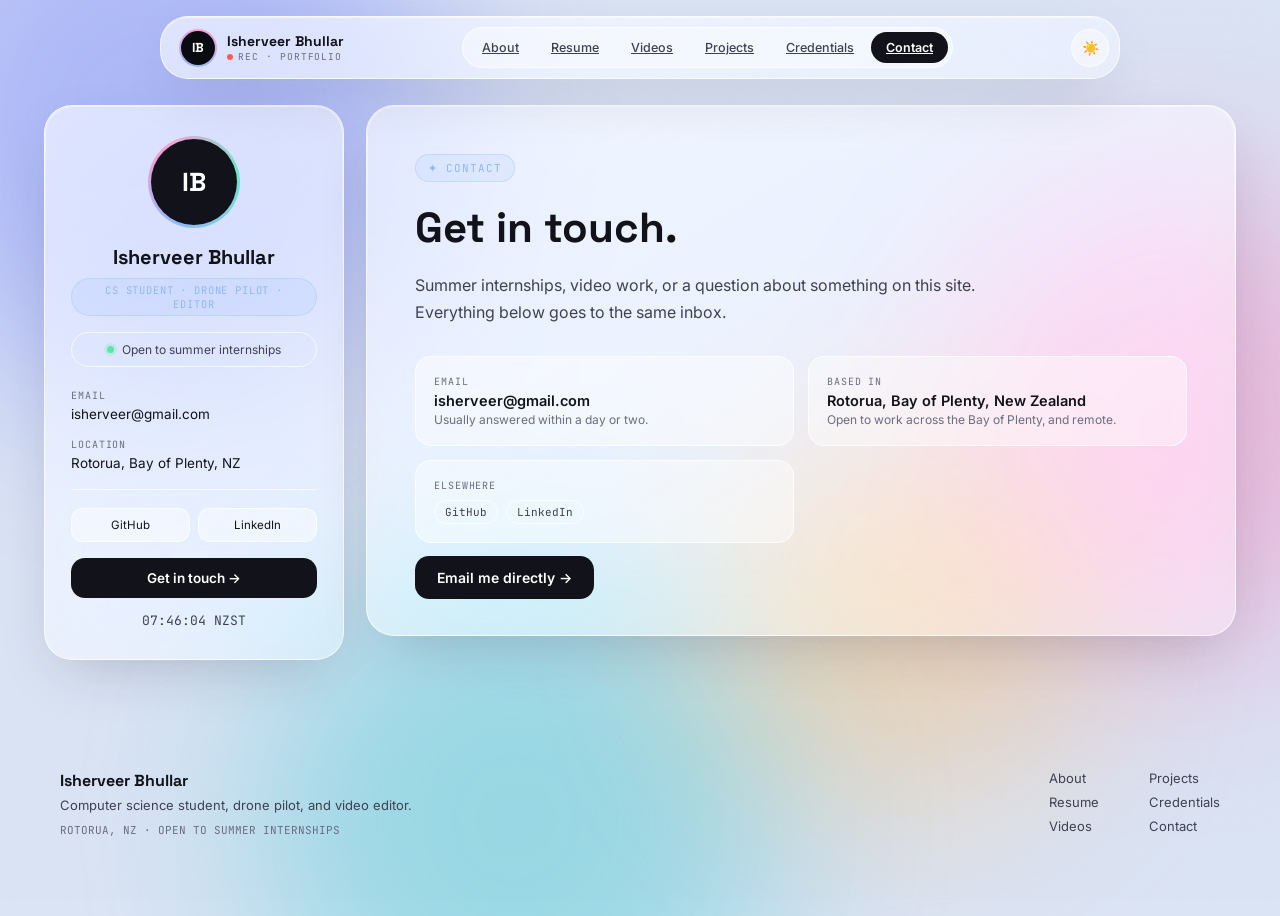
==== commit 4d110b50: "Default to light mode on first visit, remember explicit dark choice" ====
--- a/contact.html
+++ b/contact.html
@@ -8,7 +8,7 @@
 <link rel="preconnect" href="https://fonts.gstatic.com" crossorigin>
 <link href="https://fonts.googleapis.com/css2?family=Space+Grotesk:wght@500;600;700&family=Inter:wght@400;500;600&family=JetBrains+Mono:wght@400;500&display=swap" rel="stylesheet">
 <link rel="stylesheet" href="style.css?v=2">
-<script>try{if(localStorage.getItem('theme')==='light')document.documentElement.classList.add('light');}catch(e){}</script>
+<script>try{if(localStorage.getItem('theme')!=='dark')document.documentElement.classList.add('light');}catch(e){}</script>
 </head>
 <body>
 
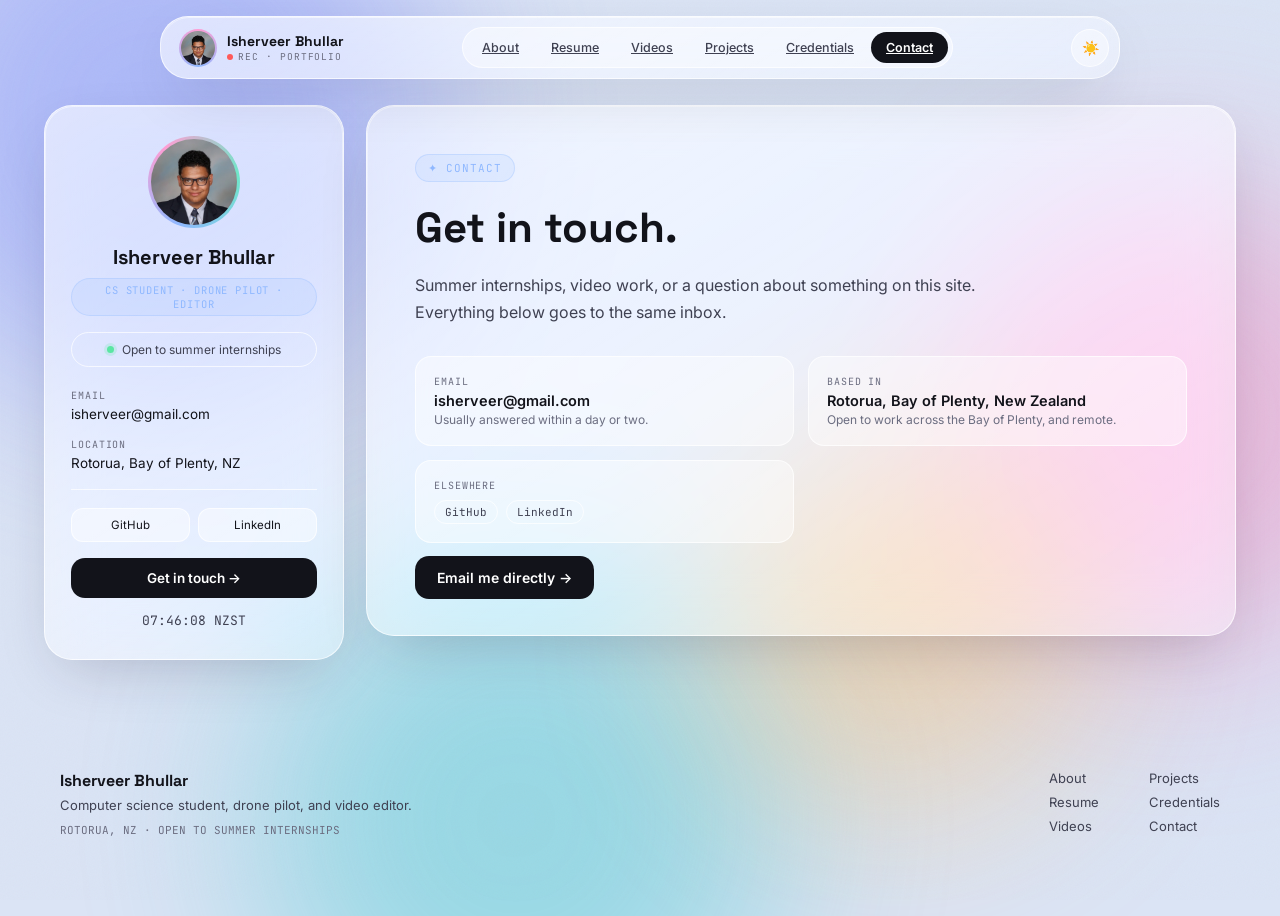
==== commit ead364d6: "Use the profile photo in the topbar ring too, not just the sidebar avatar There are two avatar spots" ====
--- a/contact.html
+++ b/contact.html
@@ -20,7 +20,7 @@
 
 <div class="topbar glass">
   <div class="brand">
-    <div class="ring"><b>IB</b></div>
+    <div class="ring"><img src="profile.jpg" alt="Isherveer Bhullar" onerror="this.style.display='none'; this.nextElementSibling.style.display='flex';"><b style="display:none;">IB</b></div>
     <div>
       <div class="name">Isherveer Bhullar</div>
       <div class="rec"><span class="dot"></span>REC · PORTFOLIO</div>
--- a/style.css
+++ b/style.css
@@ -1,7 +1,7 @@
   :root{
     --ink:#f5f6fa;
-    --ink-dim:#b9bcca;
-    --ink-faint:#7d8094;
+    --ink-dim:#ffffff;
+    --ink-faint:#ffffff;
     --accent:#8fb8ff;
     --accent2:#ff9ed4;
     --glass-fill:rgba(255,255,255,0.09);
@@ -69,6 +69,9 @@
     padding:2px;
   }
   .brand .ring b{width:100%; height:100%; border-radius:50%; background:#0a0b10; color:#fff; display:flex; align-items:center; justify-content:center; font-family:'Space Grotesk',sans-serif; font-size:13px; font-weight:700;}
+  /* Same treatment as the sidebar avatar: the photo fills the gradient ring,
+     and the <b> initials stay as the fallback if it ever fails to load. */
+  .brand .ring img{width:100%; height:100%; border-radius:50%; object-fit:cover; display:block;}
   .brand .name{font-family:'Space Grotesk',sans-serif; font-weight:700; font-size:14px;}
   .rec{display:flex; align-items:center; gap:5px; font-family:'JetBrains Mono',monospace; font-size:9.5px; letter-spacing:.1em; color:var(--ink-faint);}
   .rec .dot{width:6px; height:6px; border-radius:50%; background:#ff5a5a; animation:pulse 1.6s ease-in-out infinite;}
@@ -183,6 +186,7 @@
   .box h4{font-size:16px; font-weight:700; margin-bottom:14px;}
 
   /* video showcase */
+  .video-note{font-size:12.5px; color:var(--ink-faint); margin-bottom:22px; border:1px dashed var(--glass-border); border-radius:12px; padding:12px 16px;}
   .video-grid{display:grid; grid-template-columns:repeat(2,1fr); gap:18px;}
   @media (max-width:700px){ .video-grid{grid-template-columns:1fr;} }
   .v-card{border-radius:18px; overflow:hidden; border:1px solid var(--glass-border); background:var(--glass-fill);}
@@ -200,7 +204,31 @@
   .project-grid{display:grid; grid-template-columns:1fr 1fr; gap:20px;}
   @media (max-width:700px){ .project-grid{grid-template-columns:1fr;} }
   .project-card{background:var(--glass-fill); border:1px solid var(--glass-border); border-radius:18px; padding:24px;}
-  .project-thumb{height:100px; border-radius:12px; margin-bottom:18px; background:linear-gradient(135deg, rgba(143,184,255,0.4), rgba(255,158,212,0.3)); border:1px solid var(--glass-border);}
+  .project-thumb{height:100px; border-radius:12px; margin-bottom:18px; background:linear-gradient(135deg, rgba(143,184,255,0.4), rgba(255,158,212,0.3)); border:1px solid var(--glass-border); overflow:hidden;}
+  /* A thumb may hold a real screenshot; cover keeps the card height uniform
+     whatever the source aspect ratio is, and the gradient above stays as the
+     fallback for cards with no image. */
+  .project-thumb img{width:100%; height:100%; object-fit:cover; object-position:top center; display:block;}
+  /* An app icon is square artwork, not a screenshot: cover would slice a
+     horizontal band out of the middle of the glyph, so contain it over a
+     backdrop picked to match the icon instead. */
+  .project-thumb--icon{background:linear-gradient(135deg,#1f93ab,#134b73);}
+  .project-thumb--icon img{object-fit:contain; object-position:center; padding:8px; box-sizing:border-box;}
+  /* Not every project has a screenshot to show -- a runbook, a CI workflow and
+     a leadership role have nothing to photograph. Those keep a graphic tile,
+     but a distinct one per card, so the page reads as designed rather than as
+     a row of identical empty boxes. */
+  .project-thumb--v1{background:linear-gradient(135deg, rgba(110,231,200,0.45), rgba(143,184,255,0.30));}
+  .project-thumb--v2{background:linear-gradient(135deg, rgba(255,158,212,0.40), rgba(143,184,255,0.28));}
+  .project-thumb--v3{background:linear-gradient(135deg, rgba(143,184,255,0.42), rgba(110,231,200,0.26));}
+  .project-thumb--v4{background:linear-gradient(160deg, rgba(91,230,163,0.38), rgba(255,158,212,0.24));}
+  .project-thumb--v5{background:linear-gradient(120deg, rgba(255,158,212,0.34), rgba(110,231,200,0.30));}
+  .project-thumb--v6{background:linear-gradient(200deg, rgba(143,184,255,0.36), rgba(255,158,212,0.32));}
+  .project-thumb--v7{background:linear-gradient(135deg, rgba(110,231,200,0.30), rgba(143,184,255,0.44));}
+  /* Filtering sets the hidden attribute; make sure nothing overrides the UA
+     default, since these are grid items. */
+  .project-card[hidden]{display:none;}
+  .filter-btn[hidden]{display:none;}
   .project-card h4{font-size:16.5px; font-weight:700; margin-bottom:4px;}
   .project-date{font-family:'JetBrains Mono',monospace; font-size:11px; color:var(--ink-faint); margin-bottom:12px;}
   .project-card p{font-size:13.5px; color:var(--ink-dim); line-height:1.6; margin-bottom:14px;}
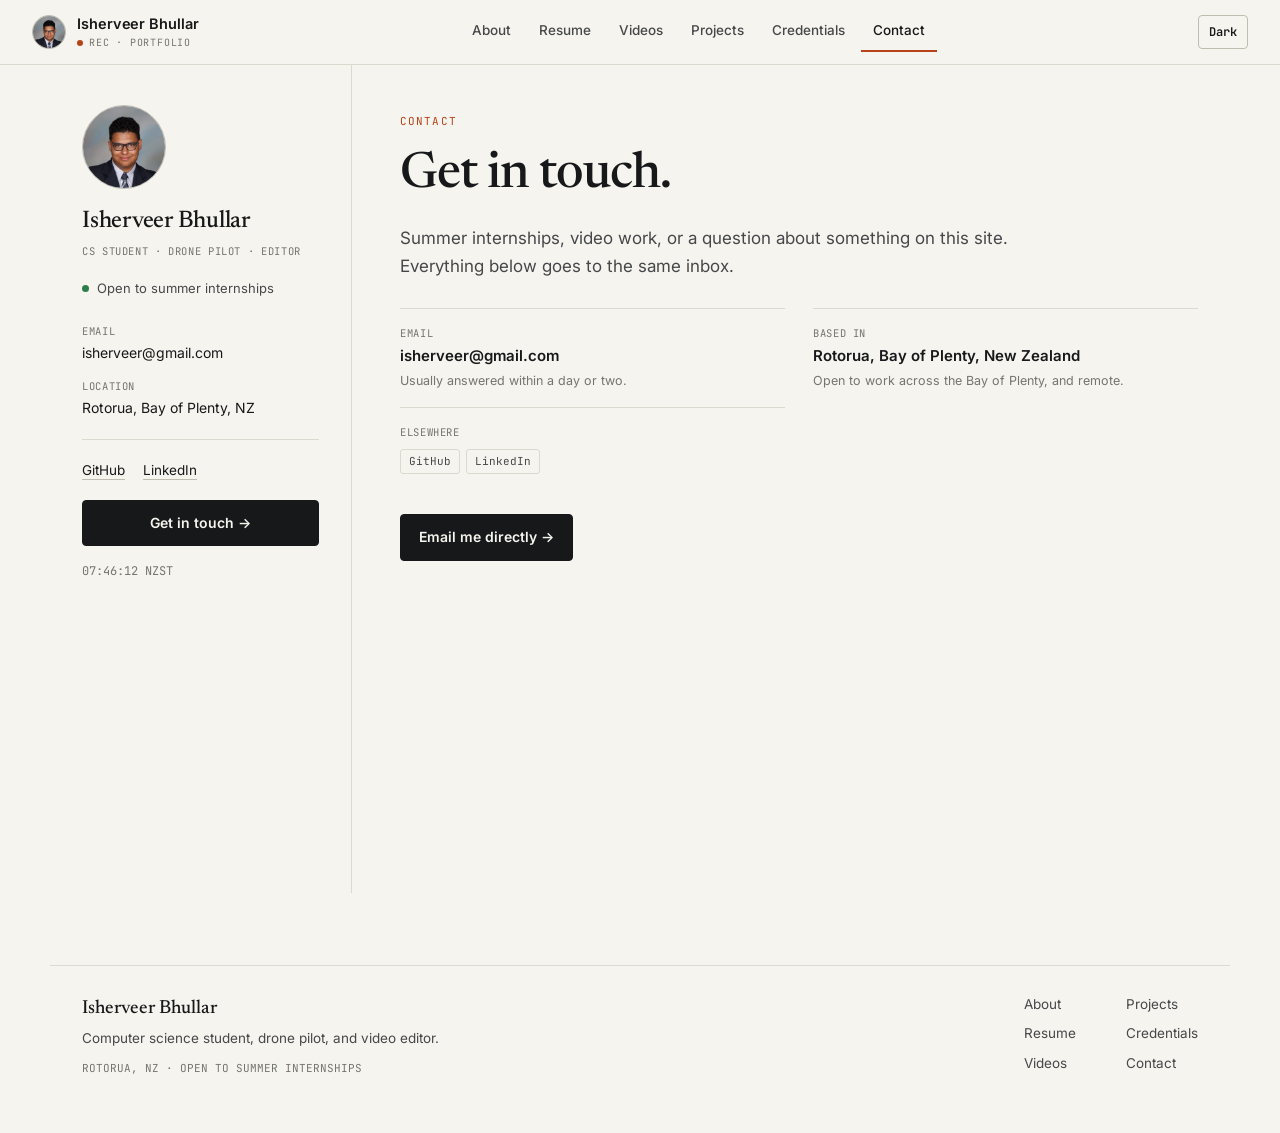
==== commit 7bcbb455: "Redesign: flat editorial layout, serif headings, one accent Replaces the blurred gradient backdrop, " ====
--- a/contact.html
+++ b/contact.html
@@ -6,8 +6,8 @@
 <title>Isherveer Bhullar | Contact</title>
 <link rel="preconnect" href="https://fonts.googleapis.com">
 <link rel="preconnect" href="https://fonts.gstatic.com" crossorigin>
-<link href="https://fonts.googleapis.com/css2?family=Space+Grotesk:wght@500;600;700&family=Inter:wght@400;500;600&family=JetBrains+Mono:wght@400;500&display=swap" rel="stylesheet">
-<link rel="stylesheet" href="style.css?v=2">
+<link href="https://fonts.googleapis.com/css2?family=Newsreader:opsz,wght@6..72,400;6..72,500&family=Inter:wght@400;500;600&family=JetBrains+Mono:wght@400;500&display=swap" rel="stylesheet">
+<link rel="stylesheet" href="style.css?v=3">
 <script>try{if(localStorage.getItem('theme')!=='dark')document.documentElement.classList.add('light');}catch(e){}</script>
 </head>
 <body>
@@ -34,7 +34,7 @@
     <a class="nav-btn" href="credentials.html">Credentials</a>
     <a class="nav-btn active" href="contact.html">Contact</a>
   </div>
-  <button class="icon-btn" id="themeToggle" onclick="toggleTheme()">🌙</button>
+  <button class="icon-btn" id="themeToggle" onclick="toggleTheme()" aria-label="Switch colour theme">Light</button>
 </div>
 
 <div class="layout">
@@ -62,7 +62,7 @@
 
     <section class="panel active" id="contact">
       <div class="card glass">
-        <span class="eyebrow">✦ CONTACT</span>
+        <span class="eyebrow">CONTACT</span>
         <h2 class="headline">Get in touch.</h2>
         <p class="lede">Summer internships, video work, or a question about something on this site. Everything below goes to the same inbox.</p>
 
@@ -98,6 +98,6 @@
   </div>
 </footer>
 
-<script src="script.js?v=2"></script>
+<script src="script.js?v=3"></script>
 </body>
 </html>
--- a/style.css
+++ b/style.css
@@ -1,255 +1,288 @@
-  :root{
-    --ink:#f5f6fa;
-    --ink-dim:#ffffff;
-    --ink-faint:#ffffff;
-    --accent:#8fb8ff;
-    --accent2:#ff9ed4;
-    --glass-fill:rgba(255,255,255,0.09);
-    --glass-fill-strong:rgba(255,255,255,0.16);
-    --glass-border:rgba(255,255,255,0.22);
-    --shadow:0 20px 60px -20px rgba(0,0,0,0.6);
-    --green:#5be6a3;
-  }
-  html.light{
-    --ink:#12131a;
-    --ink-dim:#3f4152;
-    --ink-faint:#6b6d80;
-    --glass-fill:rgba(255,255,255,0.42);
-    --glass-fill-strong:rgba(255,255,255,0.62);
-    --glass-border:rgba(255,255,255,0.7);
-    --shadow:0 20px 60px -20px rgba(30,30,60,0.25);
-  }
-  *{box-sizing:border-box; margin:0; padding:0;}
-  html,body{height:100%;}
-  body{
-    font-family:'Inter',sans-serif; color:var(--ink);
-    background:#05060a; overflow-x:hidden; position:relative; min-height:100vh;
-  }
-  html.light body{background:#dbe4f5;}
-  .display{font-family:'Space Grotesk',sans-serif;}
-  .mono{font-family:'JetBrains Mono',monospace;}
-
-  /* animated gradient backdrop */
-  .blob{position:fixed; border-radius:50%; filter:blur(90px); z-index:0; opacity:.55; mix-blend-mode:screen;}
-  html.light .blob{opacity:.35; mix-blend-mode:normal;}
-  .blob1{width:560px; height:560px; background:#5b6bff; top:-160px; left:-120px; animation:float1 22s ease-in-out infinite;}
-  .blob2{width:480px; height:480px; background:#ff6fb0; top:20%; right:-140px; animation:float2 26s ease-in-out infinite;}
-  .blob3{width:520px; height:520px; background:#20c4c8; bottom:-180px; left:20%; animation:float3 30s ease-in-out infinite;}
-  .blob4{width:380px; height:380px; background:#ffb648; bottom:10%; right:15%; animation:float1 18s ease-in-out infinite reverse;}
-  @keyframes float1{0%,100%{transform:translate(0,0) scale(1);} 50%{transform:translate(60px,40px) scale(1.08);}}
-  @keyframes float2{0%,100%{transform:translate(0,0) scale(1);} 50%{transform:translate(-50px,60px) scale(0.95);}}
-  @keyframes float3{0%,100%{transform:translate(0,0) scale(1);} 50%{transform:translate(40px,-50px) scale(1.05);}}
-
-  .grain{position:fixed; inset:0; z-index:1; pointer-events:none; opacity:.035;
-    background-image:url("data:image/svg+xml,%3Csvg xmlns='http://www.w3.org/2000/svg' width='120' height='120'%3E%3Cfilter id='n'%3E%3CfeTurbulence type='fractalNoise' baseFrequency='0.9' numOctaves='2' stitchTiles='stitch'/%3E%3C/filter%3E%3Crect width='100%25' height='100%25' filter='url(%23n)'/%3E%3C/svg%3E");}
-
-  /* glass base */
-  .glass{
-    position:relative; background:linear-gradient(150deg, var(--glass-fill-strong), var(--glass-fill));
-    backdrop-filter:blur(26px) saturate(160%); -webkit-backdrop-filter:blur(26px) saturate(160%);
-    border:1px solid var(--glass-border); border-radius:28px; box-shadow:var(--shadow);
-  }
-  .glass::before{
-    content:""; position:absolute; inset:0; border-radius:inherit; pointer-events:none;
-    background:linear-gradient(180deg, rgba(255,255,255,0.55), rgba(255,255,255,0) 38%);
-    -webkit-mask:linear-gradient(#000,#000) content-box, linear-gradient(#000,#000);
-    padding:1px; -webkit-mask-composite:xor; mask-composite:exclude;
-  }
-
-  /* topbar */
-  .topbar{
-    position:sticky; top:16px; z-index:50; margin:16px auto 0; max-width:960px;
-    display:flex; align-items:center; justify-content:space-between; gap:14px;
-    padding:10px 10px 10px 18px; flex-wrap:wrap;
-  }
-  .brand{display:flex; align-items:center; gap:10px;}
-  .brand .ring{
-    width:38px; height:38px; border-radius:50%; display:flex; align-items:center; justify-content:center;
-    background:conic-gradient(from 180deg, var(--accent), var(--accent2), var(--accent));
-    padding:2px;
-  }
-  .brand .ring b{width:100%; height:100%; border-radius:50%; background:#0a0b10; color:#fff; display:flex; align-items:center; justify-content:center; font-family:'Space Grotesk',sans-serif; font-size:13px; font-weight:700;}
-  /* Same treatment as the sidebar avatar: the photo fills the gradient ring,
-     and the <b> initials stay as the fallback if it ever fails to load. */
-  .brand .ring img{width:100%; height:100%; border-radius:50%; object-fit:cover; display:block;}
-  .brand .name{font-family:'Space Grotesk',sans-serif; font-weight:700; font-size:14px;}
-  .rec{display:flex; align-items:center; gap:5px; font-family:'JetBrains Mono',monospace; font-size:9.5px; letter-spacing:.1em; color:var(--ink-faint);}
-  .rec .dot{width:6px; height:6px; border-radius:50%; background:#ff5a5a; animation:pulse 1.6s ease-in-out infinite;}
-  @keyframes pulse{0%,100%{opacity:1;} 50%{opacity:.25;}}
-
-  .nav-pill{display:flex; gap:2px; background:var(--glass-fill); border:1px solid var(--glass-border); border-radius:999px; padding:4px; min-width:0; max-width:100%; overflow-x:auto; -webkit-overflow-scrolling:touch; scrollbar-width:none;}
-  .nav-pill::-webkit-scrollbar{display:none;}
-  .nav-btn{border:none; background:transparent; color:var(--ink-dim); padding:8px 15px; border-radius:999px; font-size:12.5px; font-weight:500; cursor:pointer; font-family:'Inter',sans-serif; white-space:nowrap; flex:0 0 auto;}
-  .nav-btn.active{background:var(--ink); color:#05060a; font-weight:600;}
-  html.light .nav-btn.active{background:#12131a; color:#fff;}
-  .nav-btn:not(.active):hover{color:var(--ink);}
-
-  .icon-btn{width:38px; height:38px; border-radius:50%; border:1px solid var(--glass-border); background:var(--glass-fill); color:var(--ink); display:flex; align-items:center; justify-content:center; cursor:pointer; font-size:14px; flex:0 0 auto;}
-
-  @media (max-width:640px){
-    .topbar{padding:8px 8px 8px 14px; gap:8px; margin:12px 10px 0; max-width:calc(100% - 20px);}
-    .rec{display:none;}
-    .nav-btn{padding:7px 11px; font-size:11.5px;}
-    .brand .name{font-size:13px;}
-  }
-
-  /* layout */
-  .layout{position:relative; z-index:5; display:grid; grid-template-columns:300px 1fr; gap:22px; max-width:1240px; margin:0 auto; padding:26px 24px 80px; align-items:start;}
-  @media (max-width:900px){ .layout{grid-template-columns:1fr; padding:20px 16px 60px;} }
-
-  .sidebar{position:sticky; top:96px; padding:30px 26px;}
-  .avatar-wrap{display:flex; justify-content:center; margin-bottom:16px;}
-  .avatar{
-    width:92px; height:92px; border-radius:50%; padding:3px;
-    background:conic-gradient(from 200deg, var(--accent), var(--accent2), #6ee7c8, var(--accent));
-  }
-  .avatar b{width:100%; height:100%; border-radius:50%; background:#11121a; display:flex; align-items:center; justify-content:center; font-family:'Space Grotesk',sans-serif; font-weight:700; font-size:26px; color:#fff;}
-  .avatar img{width:100%; height:100%; border-radius:50%; object-fit:cover; display:block;}
-  .sidebar h1{text-align:center; font-family:'Space Grotesk',sans-serif; font-size:20px; font-weight:700;}
-  .role-chip{display:block; text-align:center; width:fit-content; margin:8px auto 16px; font-family:'JetBrains Mono',monospace; font-size:10.5px; letter-spacing:.08em; color:var(--accent); background:rgba(143,184,255,0.14); border:1px solid rgba(143,184,255,0.3); padding:4px 10px; border-radius:999px;}
-  .status{display:flex; align-items:center; justify-content:center; gap:8px; font-size:12px; color:var(--ink-dim); border:1px solid var(--glass-border); border-radius:999px; padding:9px; margin-bottom:22px;}
-  .status .dot{width:7px;height:7px;border-radius:50%; background:var(--green); box-shadow:0 0 0 3px rgba(91,230,163,0.2);}
-
-  .info{margin-bottom:16px;}
-  .info-label{font-family:'JetBrains Mono',monospace; font-size:10px; letter-spacing:.09em; text-transform:uppercase; color:var(--ink-faint); margin-bottom:4px;}
-  .info-value{font-size:13.5px;}
-  hr.sep{border:none; border-top:1px solid var(--glass-border); margin:18px 0;}
-
-  .socials{display:flex; gap:8px; margin-bottom:16px;}
-  .social-btn{flex:1; text-align:center; padding:9px 0; border-radius:12px; border:1px solid var(--glass-border); background:var(--glass-fill); color:var(--ink); font-size:11.5px; text-decoration:none;}
-  .social-btn:hover{background:var(--glass-fill-strong);}
-  .cta{display:block; text-align:center; padding:12px; border-radius:14px; background:var(--ink); color:#05060a; font-weight:600; font-size:13.5px; text-decoration:none;}
-  html.light .cta{background:#12131a; color:#fff;}
-  .clock{text-align:center; font-family:'JetBrains Mono',monospace; font-size:13px; color:var(--ink-dim); margin-top:14px;}
-
-  /* main */
-  .panel{display:none;}
-  .panel.active{display:block; animation:rise .35s ease;}
-  @keyframes rise{from{opacity:0; transform:translateY(10px);} to{opacity:1; transform:translateY(0);}}
-  .card{padding:48px;}
-  @media (max-width:600px){ .card{padding:26px;} }
-  .eyebrow{display:inline-flex; align-items:center; gap:7px; font-family:'JetBrains Mono',monospace; font-size:11px; letter-spacing:.09em; color:var(--accent); background:rgba(143,184,255,0.13); border:1px solid rgba(143,184,255,0.3); padding:6px 12px; border-radius:999px; margin-bottom:22px;}
-  h2.headline{font-family:'Space Grotesk',sans-serif; font-size:42px; line-height:1.14; font-weight:700; margin-bottom:20px;}
-  @media (max-width:600px){ h2.headline{font-size:29px;} }
-  .lede{font-size:16px; line-height:1.7; color:var(--ink-dim); max-width:620px; margin-bottom:30px;}
-  .btn-row{display:flex; gap:12px; flex-wrap:wrap; margin-bottom:40px;}
-  .btn-p{background:var(--ink); color:#05060a; padding:13px 22px; border-radius:14px; font-weight:600; font-size:14px; text-decoration:none;}
-  html.light .btn-p{background:#12131a; color:#fff;}
-  .btn-s{border:1px solid var(--glass-border); background:var(--glass-fill); color:var(--ink); padding:13px 22px; border-radius:14px; font-weight:600; font-size:14px; text-decoration:none;}
-
-  .stat-grid{display:grid; grid-template-columns:repeat(4,1fr); gap:14px; margin-bottom:10px;}
-  @media (max-width:800px){ .stat-grid{grid-template-columns:repeat(2,1fr);} }
-  @media (max-width:460px){ .stat-grid{grid-template-columns:1fr;} }
-  .stat{padding:20px; border-radius:20px;}
-  .stat .num{font-family:'Space Grotesk',sans-serif; font-size:26px; font-weight:700; background:linear-gradient(120deg,var(--accent),var(--accent2)); -webkit-background-clip:text; background-clip:text; color:transparent;}
-  .stat .label{font-family:'JetBrains Mono',monospace; font-size:10px; letter-spacing:.06em; text-transform:uppercase; color:var(--ink-faint); margin:7px 0 8px;}
-  .stat .desc{font-size:12.5px; color:var(--ink-dim); line-height:1.5;}
-
-  .section-tag{display:flex; align-items:center; gap:10px; font-family:'JetBrains Mono',monospace; font-size:11px; letter-spacing:.08em; text-transform:uppercase; color:var(--ink-faint); margin:56px 0 14px;}
-  .section-tag .rule{width:26px; height:1px; background:var(--ink-faint);}
-  h3.sub{font-family:'Space Grotesk',sans-serif; font-size:25px; font-weight:700; margin-bottom:18px;}
-  .two-col{display:grid; grid-template-columns:1fr 1fr; gap:28px;}
-  @media (max-width:700px){ .two-col{grid-template-columns:1fr;} }
-  .two-col p{font-size:14.5px; line-height:1.75; color:var(--ink-dim); border-left:2px solid var(--accent); padding-left:16px;}
-
-  /* timeline */
-  .t-item{border-bottom:1px solid var(--glass-border); padding:18px 0;}
-  .t-item:last-child{border-bottom:none;}
-  .t-top{display:flex; justify-content:space-between; gap:12px; flex-wrap:wrap; margin-bottom:6px;}
-  .t-role{font-weight:600; font-size:15.5px;}
-  .t-org{color:var(--ink-dim); font-size:13px; margin-top:2px;}
-  .t-date{font-family:'JetBrains Mono',monospace; font-size:11px; color:var(--accent); background:rgba(143,184,255,0.13); padding:4px 10px; border-radius:999px; white-space:nowrap; height:fit-content;}
-  .t-desc{font-size:13.5px; color:var(--ink-dim); line-height:1.6; margin-top:4px;}
-  .chip-row{display:flex; gap:8px; flex-wrap:wrap; margin-top:10px;}
-  .chip{font-family:'JetBrains Mono',monospace; font-size:11px; padding:4px 10px; border-radius:999px; border:1px solid var(--glass-border); color:var(--ink-dim);}
-
-  .check-list{display:flex; flex-direction:column; gap:14px;}
-  .check-item{display:flex; justify-content:space-between; flex-wrap:wrap; gap:6px 14px; padding-bottom:14px; border-bottom:1px solid var(--glass-border);}
-  .check-item:last-child{border:none; padding-bottom:0;}
-  .check-left{display:flex; gap:10px;}
-  .check-mark{color:var(--green); font-size:15px;}
-  .check-title{font-weight:600; font-size:14.5px;}
-  .check-sub{font-size:12.5px; color:var(--ink-dim); margin-top:2px;}
-  .check-years{font-family:'JetBrains Mono',monospace; font-size:12px; color:var(--ink-faint); white-space:nowrap;}
-
-  .tag-cloud{display:flex; flex-wrap:wrap; gap:10px;}
-  .tag-cloud span{font-family:'JetBrains Mono',monospace; font-size:12.5px; padding:8px 14px; border-radius:12px; background:var(--glass-fill); border:1px solid var(--glass-border); color:var(--ink-dim);}
-
-  .lang-row{margin-bottom:16px;}
-  .lang-top{display:flex; justify-content:space-between; font-size:13.5px; margin-bottom:6px;}
-  .bar-track{height:5px; border-radius:99px; background:var(--glass-fill);}
-  .bar-fill{height:100%; background:linear-gradient(90deg,var(--accent),var(--accent2)); border-radius:99px;}
-
-  .grid-2{display:grid; grid-template-columns:1fr 1fr; gap:20px;}
-  @media (max-width:700px){ .grid-2{grid-template-columns:1fr;} }
-  .box{background:var(--glass-fill); border:1px solid var(--glass-border); border-radius:18px; padding:24px;}
-  .box h4{font-size:16px; font-weight:700; margin-bottom:14px;}
-
-  /* video showcase */
-  .video-note{font-size:12.5px; color:var(--ink-faint); margin-bottom:22px; border:1px dashed var(--glass-border); border-radius:12px; padding:12px 16px;}
-  .video-grid{display:grid; grid-template-columns:repeat(2,1fr); gap:18px;}
-  @media (max-width:700px){ .video-grid{grid-template-columns:1fr;} }
-  .v-card{border-radius:18px; overflow:hidden; border:1px solid var(--glass-border); background:var(--glass-fill);}
-  .v-embed{position:relative; width:100%; aspect-ratio:16/9; background:#000;}
-  .v-embed iframe{position:absolute; inset:0; width:100%; height:100%; border:0;}
-  .v-body{padding:14px 16px 16px;}
-  .v-title{font-weight:600; font-size:13.5px; margin-bottom:4px;}
-  .v-tool{font-family:'JetBrains Mono',monospace; font-size:10.5px; color:var(--ink-faint);}
-
-  /* projects */
-  .filter-row{display:flex; gap:8px; flex-wrap:wrap; margin-bottom:30px;}
-  .filter-btn{border:1px solid var(--glass-border); background:var(--glass-fill); color:var(--ink-dim); padding:7px 14px; border-radius:999px; font-size:12.5px; cursor:pointer; font-family:'Inter',sans-serif;}
-  .filter-btn.active{background:var(--ink); color:#05060a; font-weight:600;}
-  html.light .filter-btn.active{background:#12131a; color:#fff;}
-  .project-grid{display:grid; grid-template-columns:1fr 1fr; gap:20px;}
-  @media (max-width:700px){ .project-grid{grid-template-columns:1fr;} }
-  .project-card{background:var(--glass-fill); border:1px solid var(--glass-border); border-radius:18px; padding:24px;}
-  .project-thumb{height:100px; border-radius:12px; margin-bottom:18px; background:linear-gradient(135deg, rgba(143,184,255,0.4), rgba(255,158,212,0.3)); border:1px solid var(--glass-border); overflow:hidden;}
-  /* A thumb may hold a real screenshot; cover keeps the card height uniform
-     whatever the source aspect ratio is, and the gradient above stays as the
-     fallback for cards with no image. */
-  .project-thumb img{width:100%; height:100%; object-fit:cover; object-position:top center; display:block;}
-  /* An app icon is square artwork, not a screenshot: cover would slice a
-     horizontal band out of the middle of the glyph, so contain it over a
-     backdrop picked to match the icon instead. */
-  .project-thumb--icon{background:linear-gradient(135deg,#1f93ab,#134b73);}
-  .project-thumb--icon img{object-fit:contain; object-position:center; padding:8px; box-sizing:border-box;}
-  /* Not every project has a screenshot to show -- a runbook, a CI workflow and
-     a leadership role have nothing to photograph. Those keep a graphic tile,
-     but a distinct one per card, so the page reads as designed rather than as
-     a row of identical empty boxes. */
-  .project-thumb--v1{background:linear-gradient(135deg, rgba(110,231,200,0.45), rgba(143,184,255,0.30));}
-  .project-thumb--v2{background:linear-gradient(135deg, rgba(255,158,212,0.40), rgba(143,184,255,0.28));}
-  .project-thumb--v3{background:linear-gradient(135deg, rgba(143,184,255,0.42), rgba(110,231,200,0.26));}
-  .project-thumb--v4{background:linear-gradient(160deg, rgba(91,230,163,0.38), rgba(255,158,212,0.24));}
-  .project-thumb--v5{background:linear-gradient(120deg, rgba(255,158,212,0.34), rgba(110,231,200,0.30));}
-  .project-thumb--v6{background:linear-gradient(200deg, rgba(143,184,255,0.36), rgba(255,158,212,0.32));}
-  .project-thumb--v7{background:linear-gradient(135deg, rgba(110,231,200,0.30), rgba(143,184,255,0.44));}
-  /* Filtering sets the hidden attribute; make sure nothing overrides the UA
-     default, since these are grid items. */
-  .project-card[hidden]{display:none;}
-  .filter-btn[hidden]{display:none;}
-  .project-card h4{font-size:16.5px; font-weight:700; margin-bottom:4px;}
-  .project-date{font-family:'JetBrains Mono',monospace; font-size:11px; color:var(--ink-faint); margin-bottom:12px;}
-  .project-card p{font-size:13.5px; color:var(--ink-dim); line-height:1.6; margin-bottom:14px;}
-  .repo-link{font-family:'JetBrains Mono',monospace; font-size:12px; color:var(--accent); text-decoration:none;}
-  .repo-link:hover{text-decoration:underline;}
-
-  /* credentials */
-  .cred-item{display:flex; justify-content:space-between; flex-wrap:wrap; gap:8px 14px; padding:18px 0; border-bottom:1px solid var(--glass-border);}
-  .cred-item:last-child{border:none;}
-  .cred-title{font-weight:600; font-size:15px;}
-  .cred-org{font-size:12.5px; color:var(--ink-dim); margin-top:2px;}
-  .cred-date{font-family:'JetBrains Mono',monospace; font-size:11px; color:var(--ink-faint); white-space:nowrap;}
-
-  /* contact */
-  .contact-cards{display:grid; grid-template-columns:1fr 1fr; gap:14px;}
-  @media (max-width:600px){ .contact-cards{grid-template-columns:1fr;} }
-  .contact-card{background:var(--glass-fill); border:1px solid var(--glass-border); border-radius:16px; padding:18px;}
-  .contact-card .main{font-weight:600; font-size:14.5px;}
-  .contact-card .sub{font-size:12px; color:var(--ink-faint); margin-top:3px;}
-
-  footer{position:relative; z-index:5; max-width:1240px; margin:0 auto; padding:30px 40px 60px; display:flex; justify-content:space-between; flex-wrap:wrap; gap:20px; color:var(--ink-dim); font-size:13px;}
-  footer .fname{color:var(--ink); font-weight:700; font-size:16px; margin-bottom:6px; font-family:'Space Grotesk',sans-serif;}
-  footer .fnote{font-family:'JetBrains Mono',monospace; font-size:11px; color:var(--ink-faint); margin-top:10px;}
-  footer a{color:var(--ink-dim); text-decoration:none;}
+/* ------------------------------------------------------------------------
+   Portfolio stylesheet.
+
+   Plain, editorial, flat: solid paper background, a serif for headings, one
+   accent colour, hairline rules instead of floating cards. Every class the
+   pages (and scripts/sync_projects.py) use is still defined here, so the
+   HTML did not have to change shape.
+
+   Dark is the :root default; script in <head> adds html.light unless the
+   visitor chose dark.
+   ------------------------------------------------------------------------ */
+
+:root{
+  --bg:#111212;
+  --surface:#181919;
+  --surface-2:#202121;
+  --ink:#eceae4;
+  --ink-dim:#b4b2aa;
+  --ink-faint:#85837c;
+  --rule:#2e2f2e;
+  --rule-strong:#454644;
+  --accent:#ff8257;
+  --accent-soft:rgba(255,130,87,0.12);
+  --green:#6fcf8e;
+  --on-ink:#111212;
+
+  /* Older names, still referenced by inline styles in the pages. */
+  --glass-fill:var(--surface);
+  --glass-fill-strong:var(--surface-2);
+  --glass-border:var(--rule);
+  --accent2:var(--accent);
+}
+html.light{
+  --bg:#f6f4ee;
+  --surface:#fbfaf6;
+  --surface-2:#edebe3;
+  --ink:#17181a;
+  --ink-dim:#46474a;
+  --ink-faint:#74756f;
+  --rule:#dcd9cf;
+  --rule-strong:#bfbcb0;
+  --accent:#b8421a;
+  --accent-soft:rgba(184,66,26,0.08);
+  --green:#2c7d4a;
+  --on-ink:#f6f4ee;
+}
+
+*{box-sizing:border-box; margin:0; padding:0;}
+html{-webkit-text-size-adjust:100%;}
+html,body{min-height:100%;}
+body{
+  font-family:'Inter',system-ui,-apple-system,'Segoe UI',sans-serif;
+  color:var(--ink); background:var(--bg);
+  font-size:15px; line-height:1.6; overflow-x:hidden;
+  -webkit-font-smoothing:antialiased;
+}
+a{color:inherit;}
+:focus-visible{outline:2px solid var(--accent); outline-offset:3px;}
+.display{font-family:'Newsreader',Georgia,serif;}
+.mono{font-family:'JetBrains Mono',ui-monospace,Menlo,monospace;}
+
+/* The old decorative backdrop elements are still in the markup; they draw nothing now. */
+.blob,.grain{display:none;}
+
+/* "Glass" panels are plain surfaces now. */
+.glass{background:transparent; border:0; border-radius:0; box-shadow:none;}
+
+/* ---------------------------------------------------------------- top bar */
+
+.topbar{
+  position:sticky; top:0; z-index:50;
+  display:flex; align-items:center; justify-content:space-between; gap:16px; flex-wrap:wrap;
+  padding:12px 32px; background:var(--bg); border-bottom:1px solid var(--rule);
+}
+.brand{display:flex; align-items:center; gap:11px;}
+.brand .ring{width:34px; height:34px; border-radius:50%; overflow:hidden; display:flex; align-items:center; justify-content:center; background:var(--surface-2); border:1px solid var(--rule-strong);}
+.brand .ring b{width:100%; height:100%; display:flex; align-items:center; justify-content:center; font-size:12px; font-weight:600; color:var(--ink);}
+.brand .ring img{width:100%; height:100%; object-fit:cover; display:block;}
+.brand .name{font-weight:600; font-size:14.5px; letter-spacing:-0.005em;}
+.rec{display:flex; align-items:center; gap:6px; font-family:'JetBrains Mono',monospace; font-size:10px; letter-spacing:.08em; color:var(--ink-faint);}
+.rec .dot{width:6px; height:6px; border-radius:50%; background:var(--accent);}
+
+.nav-pill{display:flex; gap:4px; min-width:0; max-width:100%; overflow-x:auto; -webkit-overflow-scrolling:touch; scrollbar-width:none;}
+.nav-pill::-webkit-scrollbar{display:none;}
+.nav-btn{
+  color:var(--ink-dim); padding:8px 12px; font-size:13.5px; font-weight:500; text-decoration:none;
+  white-space:nowrap; flex:0 0 auto; border-bottom:2px solid transparent;
+}
+.nav-btn:hover{color:var(--ink);}
+.nav-btn.active{color:var(--ink); border-bottom-color:var(--accent);}
+
+.icon-btn{
+  min-width:34px; height:34px; padding:0 10px; border-radius:4px; border:1px solid var(--rule-strong); background:transparent;
+  color:var(--ink); display:flex; align-items:center; justify-content:center; cursor:pointer;
+  font:600 12px/1 'JetBrains Mono',monospace; flex:0 0 auto;
+}
+.icon-btn:hover{background:var(--surface-2);}
+
+@media (max-width:640px){
+  .topbar{padding:10px 16px; gap:8px;}
+  .rec{display:none;}
+  .nav-btn{padding:7px 9px; font-size:12.5px;}
+}
+
+/* ---------------------------------------------------------------- layout */
+
+.layout{
+  display:grid; grid-template-columns:270px minmax(0,1fr); gap:0;
+  max-width:1180px; margin:0 auto; padding:0 32px 72px; align-items:start;
+}
+@media (max-width:900px){ .layout{grid-template-columns:1fr; padding:0 16px 56px;} }
+
+.sidebar{position:sticky; top:72px; padding:40px 32px 32px 0; border-right:1px solid var(--rule); min-height:calc(100vh - 72px);}
+@media (max-width:900px){ .sidebar{position:static; min-height:0; border-right:0; border-bottom:1px solid var(--rule); padding:28px 0;} }
+
+.avatar-wrap{margin-bottom:18px;}
+.avatar{width:84px; height:84px; border-radius:50%; overflow:hidden; background:var(--surface-2); border:1px solid var(--rule-strong);}
+.avatar b{width:100%; height:100%; display:flex; align-items:center; justify-content:center; font-weight:600; font-size:24px; color:var(--ink);}
+.avatar img{width:100%; height:100%; object-fit:cover; display:block;}
+.sidebar h1{font-family:'Newsreader',Georgia,serif; font-size:24px; font-weight:500; letter-spacing:-0.01em; line-height:1.2;}
+.role-chip{display:block; margin:8px 0 18px; font-family:'JetBrains Mono',monospace; font-size:10.5px; letter-spacing:.06em; color:var(--ink-faint); line-height:1.6;}
+.status{display:flex; align-items:center; gap:8px; font-size:13px; color:var(--ink-dim); margin-bottom:24px;}
+.status .dot{width:7px; height:7px; border-radius:50%; background:var(--green); flex:none;}
+
+.info{margin-bottom:14px;}
+.info-label{font-family:'JetBrains Mono',monospace; font-size:10.5px; letter-spacing:.06em; text-transform:uppercase; color:var(--ink-faint); margin-bottom:2px;}
+.info-value{font-size:14px; overflow-wrap:anywhere;}
+hr.sep{border:none; border-top:1px solid var(--rule); margin:20px 0;}
+
+.socials{display:flex; gap:18px; margin-bottom:18px;}
+.social-btn{font-size:13.5px; color:var(--ink); text-decoration:underline; text-decoration-color:var(--rule-strong); text-underline-offset:4px;}
+.social-btn:hover{text-decoration-color:var(--accent);}
+.cta,.btn-p{
+  display:inline-block; background:var(--ink); color:var(--on-ink); padding:11px 18px; border-radius:4px;
+  font-weight:600; font-size:14px; text-decoration:none; border:1px solid var(--ink);
+}
+.cta{display:block; text-align:center;}
+.cta:hover,.btn-p:hover{background:var(--accent); border-color:var(--accent); color:#fff;}
+.btn-s{
+  display:inline-block; border:1px solid var(--rule-strong); background:transparent; color:var(--ink);
+  padding:11px 18px; border-radius:4px; font-weight:600; font-size:14px; text-decoration:none;
+}
+.btn-s:hover{border-color:var(--ink);}
+.clock{font-family:'JetBrains Mono',monospace; font-size:12px; color:var(--ink-faint); margin-top:16px; font-variant-numeric:tabular-nums;}
+
+/* ---------------------------------------------------------------- main */
+
+.panel{display:none;}
+.panel.active{display:block;}
+.card{padding:48px 0 0 48px;}
+@media (max-width:900px){ .card{padding:32px 0 0;} }
+
+.eyebrow{display:block; font-family:'JetBrains Mono',monospace; font-size:11px; letter-spacing:.1em; text-transform:uppercase; color:var(--accent); margin-bottom:18px;}
+h2.headline{font-family:'Newsreader',Georgia,serif; font-size:50px; line-height:1.08; font-weight:500; letter-spacing:-0.02em; margin-bottom:22px; text-wrap:balance;}
+@media (max-width:600px){ h2.headline{font-size:34px;} }
+.lede{font-size:17px; line-height:1.65; color:var(--ink-dim); max-width:62ch; margin-bottom:28px;}
+.btn-row{display:flex; gap:10px; flex-wrap:wrap; margin-bottom:44px;}
+
+.stat-grid{display:grid; grid-template-columns:repeat(4,1fr); border-top:1px solid var(--rule-strong); border-bottom:1px solid var(--rule);}
+@media (max-width:800px){ .stat-grid{grid-template-columns:repeat(2,1fr);} }
+@media (max-width:460px){ .stat-grid{grid-template-columns:1fr;} }
+.stat{padding:20px 20px 22px 0; border-radius:0;}
+.stat + .stat{padding-left:20px; border-left:1px solid var(--rule);}
+@media (max-width:800px){
+  .stat:nth-child(odd){padding-left:0; border-left:0;}
+  .stat:nth-child(n+3){border-top:1px solid var(--rule);}
+}
+@media (max-width:460px){ .stat + .stat{padding-left:0; border-left:0; border-top:1px solid var(--rule);} }
+.stat .num{font-family:'Newsreader',Georgia,serif; font-size:28px; font-weight:500; letter-spacing:-0.01em; line-height:1.15; color:var(--ink);}
+.stat .label{font-family:'JetBrains Mono',monospace; font-size:10.5px; letter-spacing:.05em; text-transform:uppercase; color:var(--ink-faint); margin:6px 0 8px;}
+.stat .desc{font-size:13.5px; color:var(--ink-dim); line-height:1.5;}
+
+.section-tag{display:flex; align-items:center; gap:10px; font-family:'JetBrains Mono',monospace; font-size:11px; letter-spacing:.08em; text-transform:uppercase; color:var(--ink-faint); margin:56px 0 10px;}
+.section-tag .rule{width:24px; height:1px; background:var(--accent);}
+h3.sub{font-family:'Newsreader',Georgia,serif; font-size:28px; font-weight:500; letter-spacing:-0.01em; margin-bottom:18px;}
+.two-col{display:grid; grid-template-columns:1fr 1fr; gap:32px;}
+@media (max-width:700px){ .two-col{grid-template-columns:1fr; gap:18px;} }
+.two-col p{font-size:15px; line-height:1.75; color:var(--ink-dim);}
+
+/* ---------------------------------------------------------------- resume */
+
+.t-item{border-bottom:1px solid var(--rule); padding:18px 0;}
+.t-item:last-child{border-bottom:none;}
+.t-top{display:flex; justify-content:space-between; gap:12px; flex-wrap:wrap; margin-bottom:4px;}
+.t-role{font-weight:600; font-size:16px;}
+.t-org{color:var(--ink-dim); font-size:13.5px; margin-top:2px;}
+.t-date{font-family:'JetBrains Mono',monospace; font-size:11.5px; color:var(--ink-faint); white-space:nowrap; height:fit-content; padding-top:3px;}
+.t-desc{font-size:14px; color:var(--ink-dim); line-height:1.65; margin-top:6px; max-width:68ch;}
+.chip-row{display:flex; gap:6px; flex-wrap:wrap; margin-top:10px;}
+.chip{font-family:'JetBrains Mono',monospace; font-size:11px; padding:3px 8px; border-radius:3px; border:1px solid var(--rule); color:var(--ink-dim); text-decoration:none;}
+a.chip:hover{border-color:var(--accent); color:var(--ink);}
+
+.check-list{display:flex; flex-direction:column; gap:14px;}
+.check-item{display:flex; justify-content:space-between; flex-wrap:wrap; gap:6px 14px; padding-bottom:14px; border-bottom:1px solid var(--rule);}
+.check-item:last-child{border:none; padding-bottom:0;}
+.check-left{display:flex; gap:10px;}
+.check-mark{color:var(--green); font-size:15px;}
+.check-title{font-weight:600; font-size:14.5px;}
+.check-sub{font-size:13px; color:var(--ink-dim); margin-top:2px;}
+.check-years{font-family:'JetBrains Mono',monospace; font-size:12px; color:var(--ink-faint); white-space:nowrap;}
+
+.tag-cloud{display:flex; flex-wrap:wrap; gap:8px;}
+.tag-cloud span{font-family:'JetBrains Mono',monospace; font-size:12px; padding:6px 10px; border-radius:3px; border:1px solid var(--rule); color:var(--ink-dim);}
+
+.lang-row{margin-bottom:16px;}
+.lang-top{display:flex; justify-content:space-between; font-size:14px; margin-bottom:6px;}
+.bar-track{height:4px; background:var(--surface-2);}
+.bar-fill{height:100%; background:var(--ink);}
+
+.grid-2{display:grid; grid-template-columns:1fr 1fr; gap:20px;}
+@media (max-width:700px){ .grid-2{grid-template-columns:1fr;} }
+.box{background:var(--surface); border:1px solid var(--rule); border-radius:4px; padding:22px;}
+.box h4{font-size:16px; font-weight:600; margin-bottom:14px;}
+
+/* ---------------------------------------------------------------- videos */
+
+.video-note{font-size:13px; color:var(--ink-faint); margin-bottom:22px; border-left:2px solid var(--rule-strong); padding:2px 0 2px 14px;}
+.video-grid{display:grid; grid-template-columns:repeat(2,1fr); gap:24px 20px;}
+@media (max-width:700px){ .video-grid{grid-template-columns:1fr;} }
+.v-card{border:0; background:transparent;}
+.v-embed{position:relative; width:100%; aspect-ratio:16/9; background:#000; border-radius:4px; overflow:hidden;}
+.v-embed iframe{position:absolute; inset:0; width:100%; height:100%; border:0;}
+.v-body{padding:10px 0 0;}
+.v-title{font-weight:600; font-size:14.5px; margin-bottom:2px;}
+.v-tool{font-family:'JetBrains Mono',monospace; font-size:11px; color:var(--ink-faint);}
+
+/* ---------------------------------------------------------------- projects */
+
+.filter-row{display:flex; gap:6px; flex-wrap:wrap; margin-bottom:28px;}
+.filter-btn{border:1px solid var(--rule-strong); background:transparent; color:var(--ink-dim); padding:6px 12px; border-radius:4px; font-size:13px; cursor:pointer; font-family:inherit;}
+.filter-btn:hover{color:var(--ink); border-color:var(--ink);}
+.filter-btn.active{background:var(--ink); border-color:var(--ink); color:var(--on-ink); font-weight:600;}
+.project-grid{display:grid; grid-template-columns:1fr 1fr; gap:36px 28px;}
+@media (max-width:700px){ .project-grid{grid-template-columns:1fr;} }
+.project-card{border-top:1px solid var(--rule-strong); padding-top:16px;}
+/* A thumb holds a real screenshot where there is one. Cards with nothing to
+   photograph get a quiet hatched tile rather than a coloured gradient. */
+.project-thumb{
+  height:132px; border-radius:4px; margin-bottom:16px; overflow:hidden; border:1px solid var(--rule);
+  background:repeating-linear-gradient(135deg, var(--surface) 0 9px, var(--surface-2) 9px 10px);
+}
+.project-thumb img{width:100%; height:100%; object-fit:cover; object-position:top center; display:block;}
+/* An app icon is square artwork: contain it instead of cropping a band out of it. */
+.project-thumb--icon{background:var(--surface-2);}
+.project-thumb--icon img{object-fit:contain; object-position:center; padding:10px;}
+.project-thumb--v2,.project-thumb--v5{background:repeating-linear-gradient(45deg, var(--surface) 0 9px, var(--surface-2) 9px 10px);}
+.project-thumb--v3,.project-thumb--v6{background:repeating-linear-gradient(90deg, var(--surface) 0 9px, var(--surface-2) 9px 10px);}
+.project-thumb--v4,.project-thumb--v7{background:repeating-linear-gradient(0deg, var(--surface) 0 9px, var(--surface-2) 9px 10px);}
+/* Filtering sets the hidden attribute; these are grid items, so be explicit. */
+.project-card[hidden]{display:none;}
+.filter-btn[hidden]{display:none;}
+.project-card h4{font-size:17px; font-weight:600; margin-bottom:2px; letter-spacing:-0.005em;}
+.project-date{font-family:'JetBrains Mono',monospace; font-size:11px; color:var(--ink-faint); margin-bottom:10px;}
+.project-card p{font-size:14px; color:var(--ink-dim); line-height:1.6; margin-bottom:12px;}
+.repo-link{font-family:'JetBrains Mono',monospace; font-size:12px; color:var(--accent); text-decoration:none; display:inline-block; margin-top:12px;}
+.repo-link:hover{text-decoration:underline; text-underline-offset:3px;}
+
+/* ---------------------------------------------------------------- credentials */
+
+.cred-item{display:flex; justify-content:space-between; flex-wrap:wrap; gap:8px 14px; padding:16px 0; border-bottom:1px solid var(--rule);}
+.cred-item:last-child{border:none;}
+.cred-title{font-weight:600; font-size:15px;}
+.cred-org{font-size:13px; color:var(--ink-dim); margin-top:2px;}
+.cred-date{font-family:'JetBrains Mono',monospace; font-size:11.5px; color:var(--ink-faint); white-space:nowrap;}
+
+/* ---------------------------------------------------------------- contact */
+
+.contact-cards{display:grid; grid-template-columns:1fr 1fr; gap:0 28px;}
+@media (max-width:600px){ .contact-cards{grid-template-columns:1fr;} }
+.contact-card{border-top:1px solid var(--rule); padding:16px 0;}
+.contact-card .main{font-weight:600; font-size:15px; overflow-wrap:anywhere;}
+.contact-card .sub{font-size:12.5px; color:var(--ink-faint); margin-top:3px;}
+
+/* ---------------------------------------------------------------- footer */
+
+footer{
+  max-width:1180px; margin:0 auto; padding:28px 32px 56px; border-top:1px solid var(--rule);
+  display:flex; justify-content:space-between; flex-wrap:wrap; gap:20px; color:var(--ink-dim); font-size:13.5px;
+}
+footer .fname{color:var(--ink); font-family:'Newsreader',Georgia,serif; font-weight:500; font-size:19px; margin-bottom:4px;}
+footer .fnote{font-family:'JetBrains Mono',monospace; font-size:11px; color:var(--ink-faint); margin-top:10px;}
+footer a{color:var(--ink-dim); text-decoration:none;}
+footer a:hover{color:var(--ink); text-decoration:underline; text-underline-offset:3px;}
+@media (max-width:900px){ footer{padding:24px 16px 48px;} }
+
+@media (prefers-reduced-motion:no-preference){
+  .nav-btn,.cta,.btn-p,.btn-s,.filter-btn,.icon-btn{transition:background-color .12s, border-color .12s, color .12s;}
+}
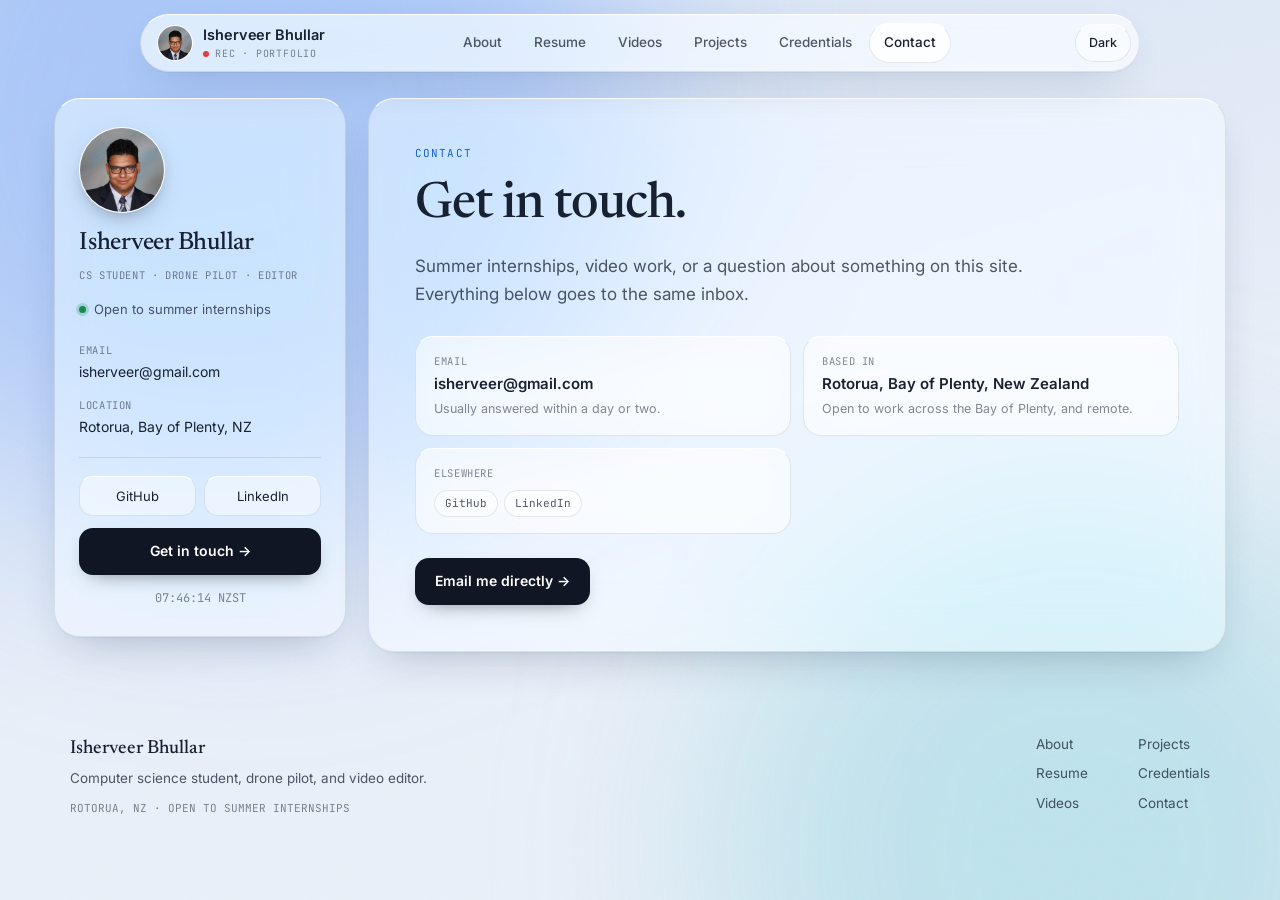
==== commit 18d458ed: "Bring back Liquid Glass; add project images; sync picks up thumbnails - glass panels, bar and contro" ====
--- a/contact.html
+++ b/contact.html
@@ -7,7 +7,7 @@
 <link rel="preconnect" href="https://fonts.googleapis.com">
 <link rel="preconnect" href="https://fonts.gstatic.com" crossorigin>
 <link href="https://fonts.googleapis.com/css2?family=Newsreader:opsz,wght@6..72,400;6..72,500&family=Inter:wght@400;500;600&family=JetBrains+Mono:wght@400;500&display=swap" rel="stylesheet">
-<link rel="stylesheet" href="style.css?v=3">
+<link rel="stylesheet" href="style.css?v=4">
 <script>try{if(localStorage.getItem('theme')!=='dark')document.documentElement.classList.add('light');}catch(e){}</script>
 </head>
 <body>
--- a/style.css
+++ b/style.css
@@ -1,48 +1,82 @@
 /* ------------------------------------------------------------------------
-   Portfolio stylesheet.
-
-   Plain, editorial, flat: solid paper background, a serif for headings, one
-   accent colour, hairline rules instead of floating cards. Every class the
-   pages (and scripts/sync_projects.py) use is still defined here, so the
-   HTML did not have to change shape.
-
-   Dark is the :root default; script in <head> adds html.light unless the
-   visitor chose dark.
+   Portfolio stylesheet: Liquid Glass.
+
+   The material is used the way it works on a real device: translucent panels
+   that blur and saturate whatever is behind them, with a bright top edge that
+   gives them thickness. Three rules keep it from turning into decoration:
+
+     1. One calm backdrop. Two soft light sources in the same colour family,
+        not a rainbow, so the glass has something to sample without the page
+        shouting.
+     2. Glass is for surfaces (bar, sidebar, panels, controls). Text is always
+        solid ink; nothing is gradient-filled.
+     3. One accent colour.
+
+   Dark is the :root default; a script in <head> adds html.light unless the
+   visitor chose dark. Every class the pages and scripts/sync_projects.py use
+   is defined here.
    ------------------------------------------------------------------------ */
 
 :root{
-  --bg:#111212;
-  --surface:#181919;
-  --surface-2:#202121;
-  --ink:#eceae4;
-  --ink-dim:#b4b2aa;
-  --ink-faint:#85837c;
-  --rule:#2e2f2e;
-  --rule-strong:#454644;
-  --accent:#ff8257;
-  --accent-soft:rgba(255,130,87,0.12);
-  --green:#6fcf8e;
-  --on-ink:#111212;
+  --bg-0:#060a12;
+  --bg-1:#0b1220;
+  --light-a:rgba(64,132,255,0.34);
+  --light-b:rgba(34,170,190,0.22);
+
+  --ink:rgba(255,255,255,0.95);
+  --ink-dim:rgba(255,255,255,0.72);
+  --ink-faint:rgba(255,255,255,0.50);
+
+  --glass:rgba(255,255,255,0.060);
+  --glass-strong:rgba(255,255,255,0.095);
+  --glass-hover:rgba(255,255,255,0.14);
+  --edge:rgba(255,255,255,0.12);
+  --edge-top:rgba(255,255,255,0.30);
+  --rule:rgba(255,255,255,0.10);
+
+  --accent:#8cc4ff;
+  --accent-soft:rgba(140,196,255,0.14);
+  --green:#5fd69a;
+  --rec:#ff5d5d;
+  --solid:rgba(255,255,255,0.94);
+  --on-solid:#0a0f1a;
+
+  --radius:26px;
+  --radius-sm:14px;
+  --blur:28px;
+  --shadow:0 1px 1px rgba(0,0,0,.30), 0 18px 46px -18px rgba(0,0,0,.62);
 
   /* Older names, still referenced by inline styles in the pages. */
-  --glass-fill:var(--surface);
-  --glass-fill-strong:var(--surface-2);
-  --glass-border:var(--rule);
+  --glass-fill:var(--glass);
+  --glass-fill-strong:var(--glass-strong);
+  --glass-border:var(--edge);
   --accent2:var(--accent);
 }
 html.light{
-  --bg:#f6f4ee;
-  --surface:#fbfaf6;
-  --surface-2:#edebe3;
-  --ink:#17181a;
-  --ink-dim:#46474a;
-  --ink-faint:#74756f;
-  --rule:#dcd9cf;
-  --rule-strong:#bfbcb0;
-  --accent:#b8421a;
-  --accent-soft:rgba(184,66,26,0.08);
-  --green:#2c7d4a;
-  --on-ink:#f6f4ee;
+  --bg-0:#d7e3f4;
+  --bg-1:#eaf0f9;
+  --light-a:rgba(90,150,255,0.36);
+  --light-b:rgba(70,190,200,0.26);
+
+  --ink:rgba(12,20,36,0.94);
+  --ink-dim:rgba(12,20,36,0.70);
+  --ink-faint:rgba(12,20,36,0.50);
+
+  --glass:rgba(255,255,255,0.46);
+  --glass-strong:rgba(255,255,255,0.64);
+  --glass-hover:rgba(255,255,255,0.84);
+  --edge:rgba(20,40,80,0.10);
+  --edge-top:rgba(255,255,255,0.95);
+  --rule:rgba(20,40,80,0.11);
+
+  --accent:#1b62c9;
+  --accent-soft:rgba(27,98,201,0.10);
+  --green:#168a52;
+  --rec:#e23d3d;
+  --solid:#101624;
+  --on-solid:#ffffff;
+
+  --shadow:0 1px 1px rgba(20,35,70,.05), 0 18px 46px -20px rgba(20,35,70,.30);
 }
 
 *{box-sizing:border-box; margin:0; padding:0;}
@@ -50,8 +84,8 @@
 html,body{min-height:100%;}
 body{
   font-family:'Inter',system-ui,-apple-system,'Segoe UI',sans-serif;
-  color:var(--ink); background:var(--bg);
-  font-size:15px; line-height:1.6; overflow-x:hidden;
+  color:var(--ink); background:var(--bg-1);
+  font-size:15px; line-height:1.6; overflow-x:hidden; position:relative;
   -webkit-font-smoothing:antialiased;
 }
 a{color:inherit;}
@@ -59,118 +93,152 @@
 .display{font-family:'Newsreader',Georgia,serif;}
 .mono{font-family:'JetBrains Mono',ui-monospace,Menlo,monospace;}
 
-/* The old decorative backdrop elements are still in the markup; they draw nothing now. */
-.blob,.grain{display:none;}
-
-/* "Glass" panels are plain surfaces now. */
-.glass{background:transparent; border:0; border-radius:0; box-shadow:none;}
+/* ---------------------------------------------------------------- backdrop
+   What the glass samples. Two lights, one colour family, drifting slowly so
+   the refraction is alive; the other two legacy blob elements are unused. */
+body::before{
+  content:""; position:fixed; inset:0; z-index:0; pointer-events:none;
+  background:linear-gradient(165deg, var(--bg-0), var(--bg-1) 60%);
+}
+.blob{position:fixed; border-radius:50%; filter:blur(110px); z-index:0; pointer-events:none;}
+.blob1{width:64vw; height:64vw; max-width:900px; max-height:900px; background:var(--light-a); top:-22vw; left:-14vw; animation:drift-a 46s ease-in-out infinite alternate;}
+.blob3{width:56vw; height:56vw; max-width:820px; max-height:820px; background:var(--light-b); bottom:-24vw; right:-12vw; animation:drift-b 58s ease-in-out infinite alternate;}
+.blob2,.blob4{display:none;}
+@keyframes drift-a{from{transform:translate3d(0,0,0);} to{transform:translate3d(7vw,5vw,0);}}
+@keyframes drift-b{from{transform:translate3d(0,0,0);} to{transform:translate3d(-6vw,-4vw,0);}}
+.grain{position:fixed; inset:0; z-index:1; pointer-events:none; opacity:.03;
+  background-image:url("data:image/svg+xml,%3Csvg xmlns='http://www.w3.org/2000/svg' width='120' height='120'%3E%3Cfilter id='n'%3E%3CfeTurbulence type='fractalNoise' baseFrequency='0.9' numOctaves='2' stitchTiles='stitch'/%3E%3C/filter%3E%3Crect width='100%25' height='100%25' filter='url(%23n)'/%3E%3C/svg%3E");}
+@media (prefers-reduced-motion:reduce){ .blob{animation:none;} }
+
+/* ---------------------------------------------------------------- glass */
+
+.glass, .box, .v-card, .project-card, .contact-card{
+  background:var(--glass);
+  -webkit-backdrop-filter:blur(var(--blur)) saturate(170%);
+  backdrop-filter:blur(var(--blur)) saturate(170%);
+  border:1px solid var(--edge);
+  border-top-color:var(--edge-top);          /* the bright edge is what reads as thickness */
+  border-radius:var(--radius);
+  box-shadow:var(--shadow), inset 0 1px 0 rgba(255,255,255,.08);
+}
+/* Without backdrop-filter, translucency is just low contrast: go opaque. */
+@supports not ((backdrop-filter:blur(1px)) or (-webkit-backdrop-filter:blur(1px))){
+  :root{ --glass:rgba(20,28,46,0.92); --glass-strong:rgba(28,38,60,0.95); --glass-hover:rgba(38,50,78,0.97); }
+  html.light{ --glass:rgba(255,255,255,0.92); --glass-strong:rgba(255,255,255,0.96); --glass-hover:#fff; }
+}
 
 /* ---------------------------------------------------------------- top bar */
 
 .topbar{
-  position:sticky; top:0; z-index:50;
-  display:flex; align-items:center; justify-content:space-between; gap:16px; flex-wrap:wrap;
-  padding:12px 32px; background:var(--bg); border-bottom:1px solid var(--rule);
-}
-.brand{display:flex; align-items:center; gap:11px;}
-.brand .ring{width:34px; height:34px; border-radius:50%; overflow:hidden; display:flex; align-items:center; justify-content:center; background:var(--surface-2); border:1px solid var(--rule-strong);}
+  position:sticky; top:14px; z-index:50; margin:14px auto 0; max-width:1000px; width:calc(100% - 32px);
+  display:flex; align-items:center; justify-content:space-between; gap:14px; flex-wrap:wrap;
+  padding:8px 8px 8px 16px; border-radius:999px;
+  background:var(--glass-strong);
+}
+.brand{display:flex; align-items:center; gap:10px;}
+.brand .ring{width:36px; height:36px; border-radius:50%; overflow:hidden; display:flex; align-items:center; justify-content:center; background:var(--glass-strong); border:1px solid var(--edge-top);}
 .brand .ring b{width:100%; height:100%; display:flex; align-items:center; justify-content:center; font-size:12px; font-weight:600; color:var(--ink);}
 .brand .ring img{width:100%; height:100%; object-fit:cover; display:block;}
 .brand .name{font-weight:600; font-size:14.5px; letter-spacing:-0.005em;}
 .rec{display:flex; align-items:center; gap:6px; font-family:'JetBrains Mono',monospace; font-size:10px; letter-spacing:.08em; color:var(--ink-faint);}
-.rec .dot{width:6px; height:6px; border-radius:50%; background:var(--accent);}
-
-.nav-pill{display:flex; gap:4px; min-width:0; max-width:100%; overflow-x:auto; -webkit-overflow-scrolling:touch; scrollbar-width:none;}
+.rec .dot{width:6px; height:6px; border-radius:50%; background:var(--rec); animation:pulse 1.8s ease-in-out infinite;}
+@keyframes pulse{0%,100%{opacity:1;} 50%{opacity:.3;}}
+@media (prefers-reduced-motion:reduce){ .rec .dot{animation:none;} }
+
+.nav-pill{display:flex; gap:2px; min-width:0; max-width:100%; overflow-x:auto; -webkit-overflow-scrolling:touch; scrollbar-width:none;}
 .nav-pill::-webkit-scrollbar{display:none;}
 .nav-btn{
-  color:var(--ink-dim); padding:8px 12px; font-size:13.5px; font-weight:500; text-decoration:none;
-  white-space:nowrap; flex:0 0 auto; border-bottom:2px solid transparent;
-}
-.nav-btn:hover{color:var(--ink);}
-.nav-btn.active{color:var(--ink); border-bottom-color:var(--accent);}
+  color:var(--ink-dim); padding:8px 14px; border-radius:999px; font-size:13.5px; font-weight:500;
+  text-decoration:none; white-space:nowrap; flex:0 0 auto; border:1px solid transparent;
+}
+.nav-btn:hover{color:var(--ink); background:var(--glass);}
+.nav-btn.active{color:var(--ink); background:var(--glass-hover); border-color:var(--edge); border-top-color:var(--edge-top); box-shadow:inset 0 1px 0 rgba(255,255,255,.10);}
 
 .icon-btn{
-  min-width:34px; height:34px; padding:0 10px; border-radius:4px; border:1px solid var(--rule-strong); background:transparent;
+  min-width:38px; height:38px; padding:0 13px; border-radius:999px;
+  border:1px solid var(--edge); border-top-color:var(--edge-top); background:var(--glass);
   color:var(--ink); display:flex; align-items:center; justify-content:center; cursor:pointer;
-  font:600 12px/1 'JetBrains Mono',monospace; flex:0 0 auto;
-}
-.icon-btn:hover{background:var(--surface-2);}
+  font:500 12.5px/1 'Inter',sans-serif; flex:0 0 auto;
+}
+.icon-btn:hover{background:var(--glass-hover);}
 
 @media (max-width:640px){
-  .topbar{padding:10px 16px; gap:8px;}
+  .topbar{top:10px; margin-top:10px; width:calc(100% - 20px); padding:6px 6px 6px 12px; gap:8px; border-radius:24px;}
   .rec{display:none;}
-  .nav-btn{padding:7px 9px; font-size:12.5px;}
+  .nav-btn{padding:7px 10px; font-size:12.5px;}
 }
 
 /* ---------------------------------------------------------------- layout */
 
 .layout{
-  display:grid; grid-template-columns:270px minmax(0,1fr); gap:0;
-  max-width:1180px; margin:0 auto; padding:0 32px 72px; align-items:start;
-}
-@media (max-width:900px){ .layout{grid-template-columns:1fr; padding:0 16px 56px;} }
-
-.sidebar{position:sticky; top:72px; padding:40px 32px 32px 0; border-right:1px solid var(--rule); min-height:calc(100vh - 72px);}
-@media (max-width:900px){ .sidebar{position:static; min-height:0; border-right:0; border-bottom:1px solid var(--rule); padding:28px 0;} }
-
-.avatar-wrap{margin-bottom:18px;}
-.avatar{width:84px; height:84px; border-radius:50%; overflow:hidden; background:var(--surface-2); border:1px solid var(--rule-strong);}
+  position:relative; z-index:5;
+  display:grid; grid-template-columns:292px minmax(0,1fr); gap:22px;
+  max-width:1220px; margin:0 auto; padding:26px 24px 72px; align-items:start;
+}
+@media (max-width:900px){ .layout{grid-template-columns:1fr; padding:18px 14px 56px;} }
+
+.sidebar{position:sticky; top:92px; padding:28px 24px;}
+@media (max-width:900px){ .sidebar{position:static;} }
+
+.avatar-wrap{margin-bottom:16px;}
+.avatar{width:86px; height:86px; border-radius:50%; overflow:hidden; background:var(--glass-strong); border:1px solid var(--edge-top); box-shadow:0 8px 24px -10px rgba(0,0,0,.5);}
 .avatar b{width:100%; height:100%; display:flex; align-items:center; justify-content:center; font-weight:600; font-size:24px; color:var(--ink);}
 .avatar img{width:100%; height:100%; object-fit:cover; display:block;}
-.sidebar h1{font-family:'Newsreader',Georgia,serif; font-size:24px; font-weight:500; letter-spacing:-0.01em; line-height:1.2;}
-.role-chip{display:block; margin:8px 0 18px; font-family:'JetBrains Mono',monospace; font-size:10.5px; letter-spacing:.06em; color:var(--ink-faint); line-height:1.6;}
-.status{display:flex; align-items:center; gap:8px; font-size:13px; color:var(--ink-dim); margin-bottom:24px;}
-.status .dot{width:7px; height:7px; border-radius:50%; background:var(--green); flex:none;}
+.sidebar h1{font-family:'Newsreader',Georgia,serif; font-size:25px; font-weight:500; letter-spacing:-0.01em; line-height:1.2;}
+.role-chip{display:block; margin:8px 0 16px; font-family:'JetBrains Mono',monospace; font-size:10.5px; letter-spacing:.06em; color:var(--ink-faint); line-height:1.6;}
+.status{display:flex; align-items:center; gap:8px; font-size:13px; color:var(--ink-dim); margin-bottom:22px;}
+.status .dot{width:7px; height:7px; border-radius:50%; background:var(--green); flex:none; box-shadow:0 0 0 3px color-mix(in srgb, var(--green) 22%, transparent);}
 
 .info{margin-bottom:14px;}
 .info-label{font-family:'JetBrains Mono',monospace; font-size:10.5px; letter-spacing:.06em; text-transform:uppercase; color:var(--ink-faint); margin-bottom:2px;}
 .info-value{font-size:14px; overflow-wrap:anywhere;}
-hr.sep{border:none; border-top:1px solid var(--rule); margin:20px 0;}
-
-.socials{display:flex; gap:18px; margin-bottom:18px;}
-.social-btn{font-size:13.5px; color:var(--ink); text-decoration:underline; text-decoration-color:var(--rule-strong); text-underline-offset:4px;}
-.social-btn:hover{text-decoration-color:var(--accent);}
+hr.sep{border:none; border-top:1px solid var(--rule); margin:18px 0;}
+
+.socials{display:flex; gap:8px; margin-bottom:12px;}
+.social-btn{
+  flex:1; text-align:center; padding:9px 0; border-radius:var(--radius-sm); font-size:13px; text-decoration:none; color:var(--ink);
+  background:var(--glass); border:1px solid var(--edge); border-top-color:var(--edge-top);
+}
+.social-btn:hover{background:var(--glass-hover);}
 .cta,.btn-p{
-  display:inline-block; background:var(--ink); color:var(--on-ink); padding:11px 18px; border-radius:4px;
-  font-weight:600; font-size:14px; text-decoration:none; border:1px solid var(--ink);
+  display:inline-block; background:var(--solid); color:var(--on-solid); padding:12px 20px; border-radius:var(--radius-sm);
+  font-weight:600; font-size:14px; text-decoration:none; box-shadow:0 8px 22px -12px rgba(0,0,0,.6);
 }
 .cta{display:block; text-align:center;}
-.cta:hover,.btn-p:hover{background:var(--accent); border-color:var(--accent); color:#fff;}
+.cta:hover,.btn-p:hover{filter:brightness(1.08);}
+html.light .cta:hover, html.light .btn-p:hover{filter:brightness(1.35);}
 .btn-s{
-  display:inline-block; border:1px solid var(--rule-strong); background:transparent; color:var(--ink);
-  padding:11px 18px; border-radius:4px; font-weight:600; font-size:14px; text-decoration:none;
-}
-.btn-s:hover{border-color:var(--ink);}
-.clock{font-family:'JetBrains Mono',monospace; font-size:12px; color:var(--ink-faint); margin-top:16px; font-variant-numeric:tabular-nums;}
+  display:inline-block; padding:12px 20px; border-radius:var(--radius-sm); font-weight:600; font-size:14px; text-decoration:none; color:var(--ink);
+  background:var(--glass); border:1px solid var(--edge); border-top-color:var(--edge-top);
+  -webkit-backdrop-filter:blur(14px) saturate(160%); backdrop-filter:blur(14px) saturate(160%);
+}
+.btn-s:hover{background:var(--glass-hover);}
+.clock{font-family:'JetBrains Mono',monospace; font-size:12px; color:var(--ink-faint); margin-top:14px; text-align:center; font-variant-numeric:tabular-nums;}
 
 /* ---------------------------------------------------------------- main */
 
 .panel{display:none;}
-.panel.active{display:block;}
-.card{padding:48px 0 0 48px;}
-@media (max-width:900px){ .card{padding:32px 0 0;} }
-
-.eyebrow{display:block; font-family:'JetBrains Mono',monospace; font-size:11px; letter-spacing:.1em; text-transform:uppercase; color:var(--accent); margin-bottom:18px;}
-h2.headline{font-family:'Newsreader',Georgia,serif; font-size:50px; line-height:1.08; font-weight:500; letter-spacing:-0.02em; margin-bottom:22px; text-wrap:balance;}
+.panel.active{display:block; animation:rise .3s ease;}
+@keyframes rise{from{opacity:0; transform:translateY(8px);} to{opacity:1; transform:none;}}
+@media (prefers-reduced-motion:reduce){ .panel.active{animation:none;} }
+.card{padding:46px;}
+@media (max-width:600px){ .card{padding:24px 20px;} }
+
+.eyebrow{display:block; font-family:'JetBrains Mono',monospace; font-size:11px; letter-spacing:.1em; text-transform:uppercase; color:var(--accent); margin-bottom:16px;}
+h2.headline{font-family:'Newsreader',Georgia,serif; font-size:50px; line-height:1.08; font-weight:500; letter-spacing:-0.02em; margin-bottom:20px; text-wrap:balance;}
 @media (max-width:600px){ h2.headline{font-size:34px;} }
 .lede{font-size:17px; line-height:1.65; color:var(--ink-dim); max-width:62ch; margin-bottom:28px;}
-.btn-row{display:flex; gap:10px; flex-wrap:wrap; margin-bottom:44px;}
-
-.stat-grid{display:grid; grid-template-columns:repeat(4,1fr); border-top:1px solid var(--rule-strong); border-bottom:1px solid var(--rule);}
+.btn-row{display:flex; gap:10px; flex-wrap:wrap; margin-bottom:38px;}
+
+.stat-grid{display:grid; grid-template-columns:repeat(4,1fr); gap:12px;}
 @media (max-width:800px){ .stat-grid{grid-template-columns:repeat(2,1fr);} }
 @media (max-width:460px){ .stat-grid{grid-template-columns:1fr;} }
-.stat{padding:20px 20px 22px 0; border-radius:0;}
-.stat + .stat{padding-left:20px; border-left:1px solid var(--rule);}
-@media (max-width:800px){
-  .stat:nth-child(odd){padding-left:0; border-left:0;}
-  .stat:nth-child(n+3){border-top:1px solid var(--rule);}
-}
-@media (max-width:460px){ .stat + .stat{padding-left:0; border-left:0; border-top:1px solid var(--rule);} }
+.stat{padding:18px; border-radius:20px; box-shadow:inset 0 1px 0 rgba(255,255,255,.08); background:var(--glass);}
 .stat .num{font-family:'Newsreader',Georgia,serif; font-size:28px; font-weight:500; letter-spacing:-0.01em; line-height:1.15; color:var(--ink);}
 .stat .label{font-family:'JetBrains Mono',monospace; font-size:10.5px; letter-spacing:.05em; text-transform:uppercase; color:var(--ink-faint); margin:6px 0 8px;}
 .stat .desc{font-size:13.5px; color:var(--ink-dim); line-height:1.5;}
 
-.section-tag{display:flex; align-items:center; gap:10px; font-family:'JetBrains Mono',monospace; font-size:11px; letter-spacing:.08em; text-transform:uppercase; color:var(--ink-faint); margin:56px 0 10px;}
+.section-tag{display:flex; align-items:center; gap:10px; font-family:'JetBrains Mono',monospace; font-size:11px; letter-spacing:.08em; text-transform:uppercase; color:var(--ink-faint); margin:52px 0 10px;}
 .section-tag .rule{width:24px; height:1px; background:var(--accent);}
 h3.sub{font-family:'Newsreader',Georgia,serif; font-size:28px; font-weight:500; letter-spacing:-0.01em; margin-bottom:18px;}
 .two-col{display:grid; grid-template-columns:1fr 1fr; gap:32px;}
@@ -187,8 +255,8 @@
 .t-date{font-family:'JetBrains Mono',monospace; font-size:11.5px; color:var(--ink-faint); white-space:nowrap; height:fit-content; padding-top:3px;}
 .t-desc{font-size:14px; color:var(--ink-dim); line-height:1.65; margin-top:6px; max-width:68ch;}
 .chip-row{display:flex; gap:6px; flex-wrap:wrap; margin-top:10px;}
-.chip{font-family:'JetBrains Mono',monospace; font-size:11px; padding:3px 8px; border-radius:3px; border:1px solid var(--rule); color:var(--ink-dim); text-decoration:none;}
-a.chip:hover{border-color:var(--accent); color:var(--ink);}
+.chip{font-family:'JetBrains Mono',monospace; font-size:11px; padding:4px 10px; border-radius:999px; background:var(--glass); border:1px solid var(--edge); color:var(--ink-dim); text-decoration:none;}
+a.chip:hover{background:var(--glass-hover); color:var(--ink);}
 
 .check-list{display:flex; flex-direction:column; gap:14px;}
 .check-item{display:flex; justify-content:space-between; flex-wrap:wrap; gap:6px 14px; padding-bottom:14px; border-bottom:1px solid var(--rule);}
@@ -200,52 +268,56 @@
 .check-years{font-family:'JetBrains Mono',monospace; font-size:12px; color:var(--ink-faint); white-space:nowrap;}
 
 .tag-cloud{display:flex; flex-wrap:wrap; gap:8px;}
-.tag-cloud span{font-family:'JetBrains Mono',monospace; font-size:12px; padding:6px 10px; border-radius:3px; border:1px solid var(--rule); color:var(--ink-dim);}
+.tag-cloud span{font-family:'JetBrains Mono',monospace; font-size:12px; padding:7px 12px; border-radius:999px; background:var(--glass); border:1px solid var(--edge); color:var(--ink-dim);}
 
 .lang-row{margin-bottom:16px;}
 .lang-top{display:flex; justify-content:space-between; font-size:14px; margin-bottom:6px;}
-.bar-track{height:4px; background:var(--surface-2);}
-.bar-fill{height:100%; background:var(--ink);}
-
-.grid-2{display:grid; grid-template-columns:1fr 1fr; gap:20px;}
+.bar-track{height:5px; border-radius:99px; background:var(--glass-strong);}
+.bar-fill{height:100%; border-radius:99px; background:var(--accent);}
+
+.grid-2{display:grid; grid-template-columns:1fr 1fr; gap:18px;}
 @media (max-width:700px){ .grid-2{grid-template-columns:1fr;} }
-.box{background:var(--surface); border:1px solid var(--rule); border-radius:4px; padding:22px;}
+.box{border-radius:20px; padding:22px; box-shadow:inset 0 1px 0 rgba(255,255,255,.08);}
 .box h4{font-size:16px; font-weight:600; margin-bottom:14px;}
 
 /* ---------------------------------------------------------------- videos */
 
-.video-note{font-size:13px; color:var(--ink-faint); margin-bottom:22px; border-left:2px solid var(--rule-strong); padding:2px 0 2px 14px;}
-.video-grid{display:grid; grid-template-columns:repeat(2,1fr); gap:24px 20px;}
+.video-note{font-size:13px; color:var(--ink-faint); margin-bottom:22px; border-left:2px solid var(--accent); padding:2px 0 2px 14px;}
+.video-grid{display:grid; grid-template-columns:repeat(2,1fr); gap:18px;}
 @media (max-width:700px){ .video-grid{grid-template-columns:1fr;} }
-.v-card{border:0; background:transparent;}
-.v-embed{position:relative; width:100%; aspect-ratio:16/9; background:#000; border-radius:4px; overflow:hidden;}
+.v-card{border-radius:20px; overflow:hidden; box-shadow:inset 0 1px 0 rgba(255,255,255,.08);}
+.v-embed{position:relative; width:100%; aspect-ratio:16/9; background:#000;}
 .v-embed iframe{position:absolute; inset:0; width:100%; height:100%; border:0;}
-.v-body{padding:10px 0 0;}
+.v-body{padding:13px 16px 16px;}
 .v-title{font-weight:600; font-size:14.5px; margin-bottom:2px;}
 .v-tool{font-family:'JetBrains Mono',monospace; font-size:11px; color:var(--ink-faint);}
 
 /* ---------------------------------------------------------------- projects */
 
-.filter-row{display:flex; gap:6px; flex-wrap:wrap; margin-bottom:28px;}
-.filter-btn{border:1px solid var(--rule-strong); background:transparent; color:var(--ink-dim); padding:6px 12px; border-radius:4px; font-size:13px; cursor:pointer; font-family:inherit;}
-.filter-btn:hover{color:var(--ink); border-color:var(--ink);}
-.filter-btn.active{background:var(--ink); border-color:var(--ink); color:var(--on-ink); font-weight:600;}
-.project-grid{display:grid; grid-template-columns:1fr 1fr; gap:36px 28px;}
+.filter-row{display:flex; gap:6px; flex-wrap:wrap; margin-bottom:26px;}
+.filter-btn{
+  padding:7px 14px; border-radius:999px; font-size:13px; cursor:pointer; font-family:inherit; color:var(--ink-dim);
+  background:var(--glass); border:1px solid var(--edge); border-top-color:var(--edge-top);
+}
+.filter-btn:hover{color:var(--ink); background:var(--glass-hover);}
+.filter-btn.active{background:var(--solid); border-color:transparent; color:var(--on-solid); font-weight:600;}
+.filter-count{margin-left:6px; opacity:.7; font-variant-numeric:tabular-nums;}
+.project-grid{display:grid; grid-template-columns:1fr 1fr; gap:18px;}
 @media (max-width:700px){ .project-grid{grid-template-columns:1fr;} }
-.project-card{border-top:1px solid var(--rule-strong); padding-top:16px;}
-/* A thumb holds a real screenshot where there is one. Cards with nothing to
-   photograph get a quiet hatched tile rather than a coloured gradient. */
+.project-card{border-radius:22px; padding:14px 14px 20px; box-shadow:inset 0 1px 0 rgba(255,255,255,.08);}
+.project-card > :not(.project-thumb){margin-left:8px; margin-right:8px;}
+/* A thumb holds a real screenshot where there is one. Projects with nothing
+   to photograph (a runbook, a workflow, a role) get a plain frosted tile. */
 .project-thumb{
-  height:132px; border-radius:4px; margin-bottom:16px; overflow:hidden; border:1px solid var(--rule);
-  background:repeating-linear-gradient(135deg, var(--surface) 0 9px, var(--surface-2) 9px 10px);
+  aspect-ratio:16/9; border-radius:13px; margin-bottom:16px; overflow:hidden;
+  background:var(--glass-strong); border:1px solid var(--edge);
 }
 .project-thumb img{width:100%; height:100%; object-fit:cover; object-position:top center; display:block;}
 /* An app icon is square artwork: contain it instead of cropping a band out of it. */
-.project-thumb--icon{background:var(--surface-2);}
-.project-thumb--icon img{object-fit:contain; object-position:center; padding:10px;}
-.project-thumb--v2,.project-thumb--v5{background:repeating-linear-gradient(45deg, var(--surface) 0 9px, var(--surface-2) 9px 10px);}
-.project-thumb--v3,.project-thumb--v6{background:repeating-linear-gradient(90deg, var(--surface) 0 9px, var(--surface-2) 9px 10px);}
-.project-thumb--v4,.project-thumb--v7{background:repeating-linear-gradient(0deg, var(--surface) 0 9px, var(--surface-2) 9px 10px);}
+.project-thumb--icon img{object-fit:contain; object-position:center; padding:14px;}
+/* A phone screenshot: show the top of the screen, centred, on the frosted tile. */
+.project-thumb--tall img{object-fit:contain; object-position:top center; height:230%; }
+.project-thumb:empty{aspect-ratio:auto; height:10px; border-radius:99px; width:44px; margin:6px 0 18px 8px; background:var(--accent-soft); border-color:transparent;}
 /* Filtering sets the hidden attribute; these are grid items, so be explicit. */
 .project-card[hidden]{display:none;}
 .filter-btn[hidden]{display:none;}
@@ -265,24 +337,24 @@
 
 /* ---------------------------------------------------------------- contact */
 
-.contact-cards{display:grid; grid-template-columns:1fr 1fr; gap:0 28px;}
+.contact-cards{display:grid; grid-template-columns:1fr 1fr; gap:12px;}
 @media (max-width:600px){ .contact-cards{grid-template-columns:1fr;} }
-.contact-card{border-top:1px solid var(--rule); padding:16px 0;}
+.contact-card{border-radius:18px; padding:16px 18px; box-shadow:inset 0 1px 0 rgba(255,255,255,.08);}
 .contact-card .main{font-weight:600; font-size:15px; overflow-wrap:anywhere;}
 .contact-card .sub{font-size:12.5px; color:var(--ink-faint); margin-top:3px;}
 
 /* ---------------------------------------------------------------- footer */
 
 footer{
-  max-width:1180px; margin:0 auto; padding:28px 32px 56px; border-top:1px solid var(--rule);
+  position:relative; z-index:5; max-width:1220px; margin:0 auto; padding:10px 40px 56px;
   display:flex; justify-content:space-between; flex-wrap:wrap; gap:20px; color:var(--ink-dim); font-size:13.5px;
 }
 footer .fname{color:var(--ink); font-family:'Newsreader',Georgia,serif; font-weight:500; font-size:19px; margin-bottom:4px;}
 footer .fnote{font-family:'JetBrains Mono',monospace; font-size:11px; color:var(--ink-faint); margin-top:10px;}
 footer a{color:var(--ink-dim); text-decoration:none;}
 footer a:hover{color:var(--ink); text-decoration:underline; text-underline-offset:3px;}
-@media (max-width:900px){ footer{padding:24px 16px 48px;} }
+@media (max-width:900px){ footer{padding:10px 20px 48px;} }
 
 @media (prefers-reduced-motion:no-preference){
-  .nav-btn,.cta,.btn-p,.btn-s,.filter-btn,.icon-btn{transition:background-color .12s, border-color .12s, color .12s;}
-}
+  .nav-btn,.cta,.btn-p,.btn-s,.filter-btn,.icon-btn,.social-btn,.chip{transition:background-color .15s, border-color .15s, color .15s, filter .15s;}
+}
